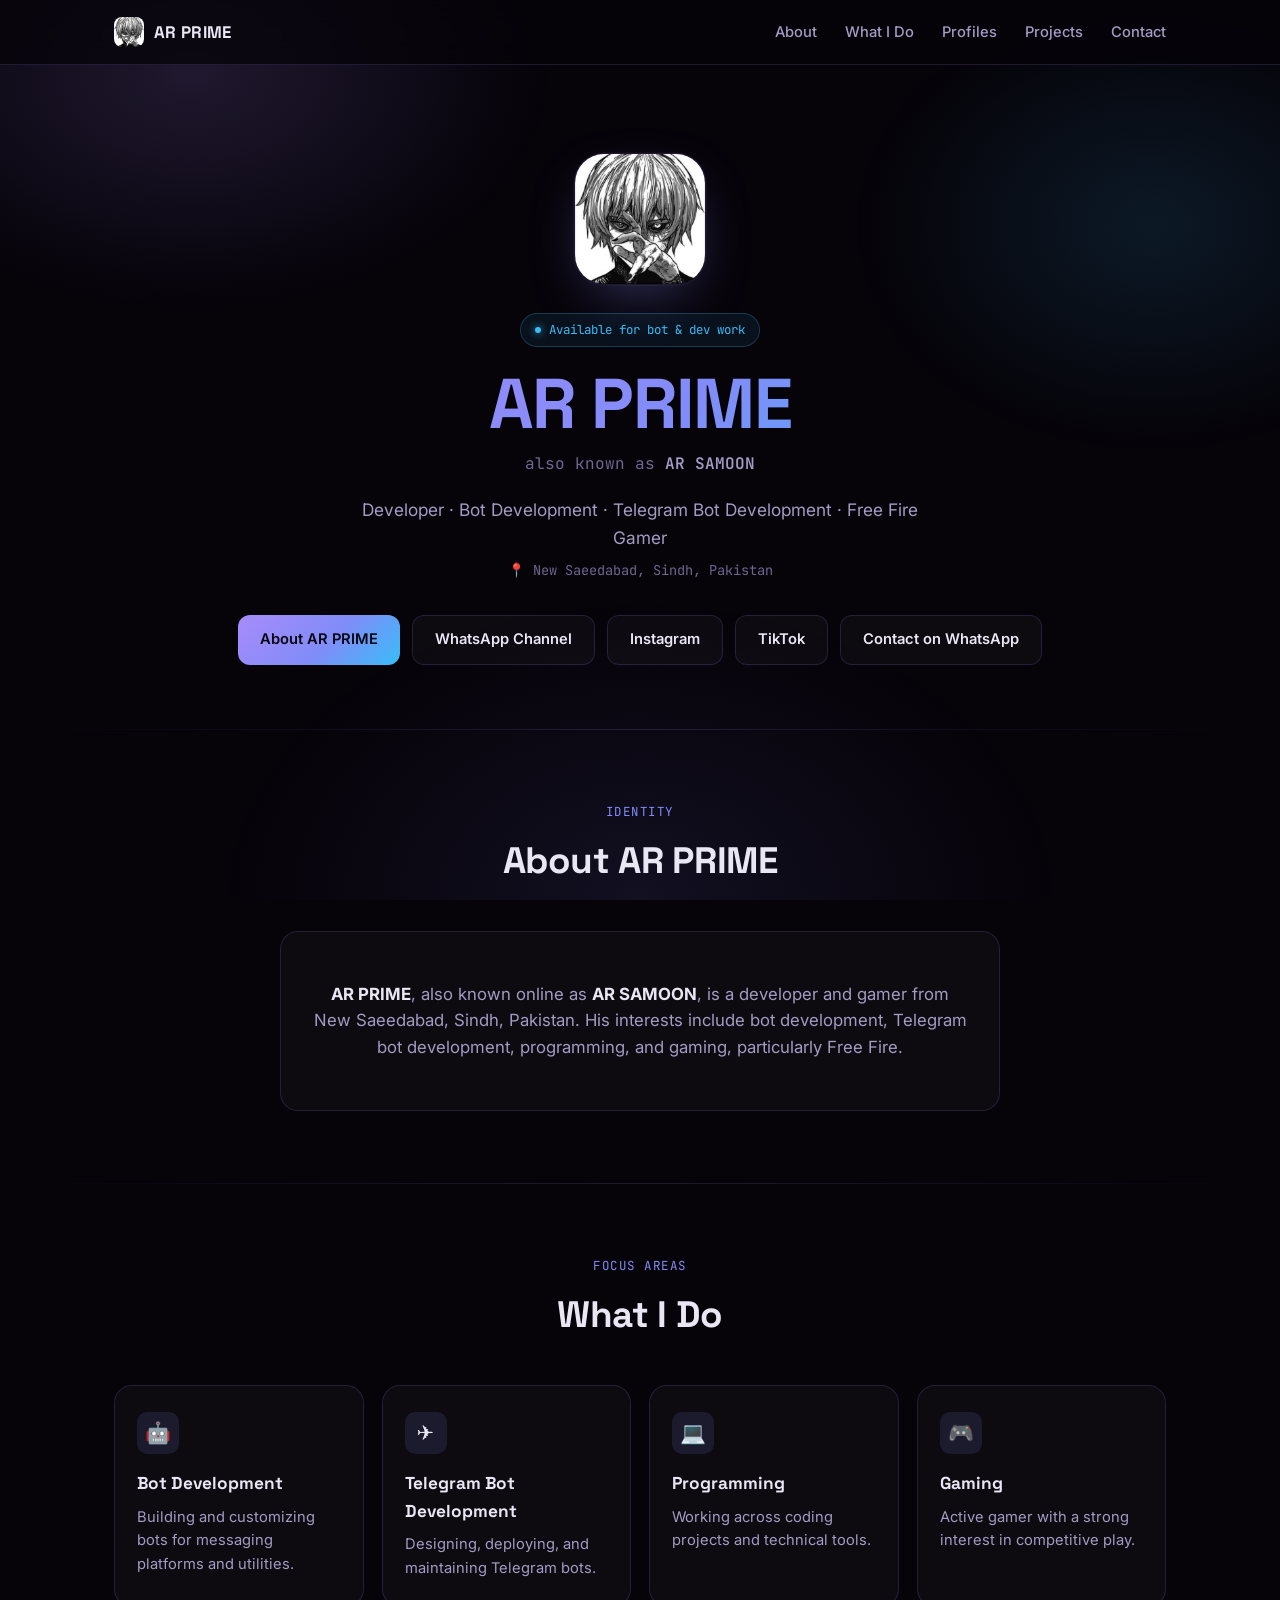
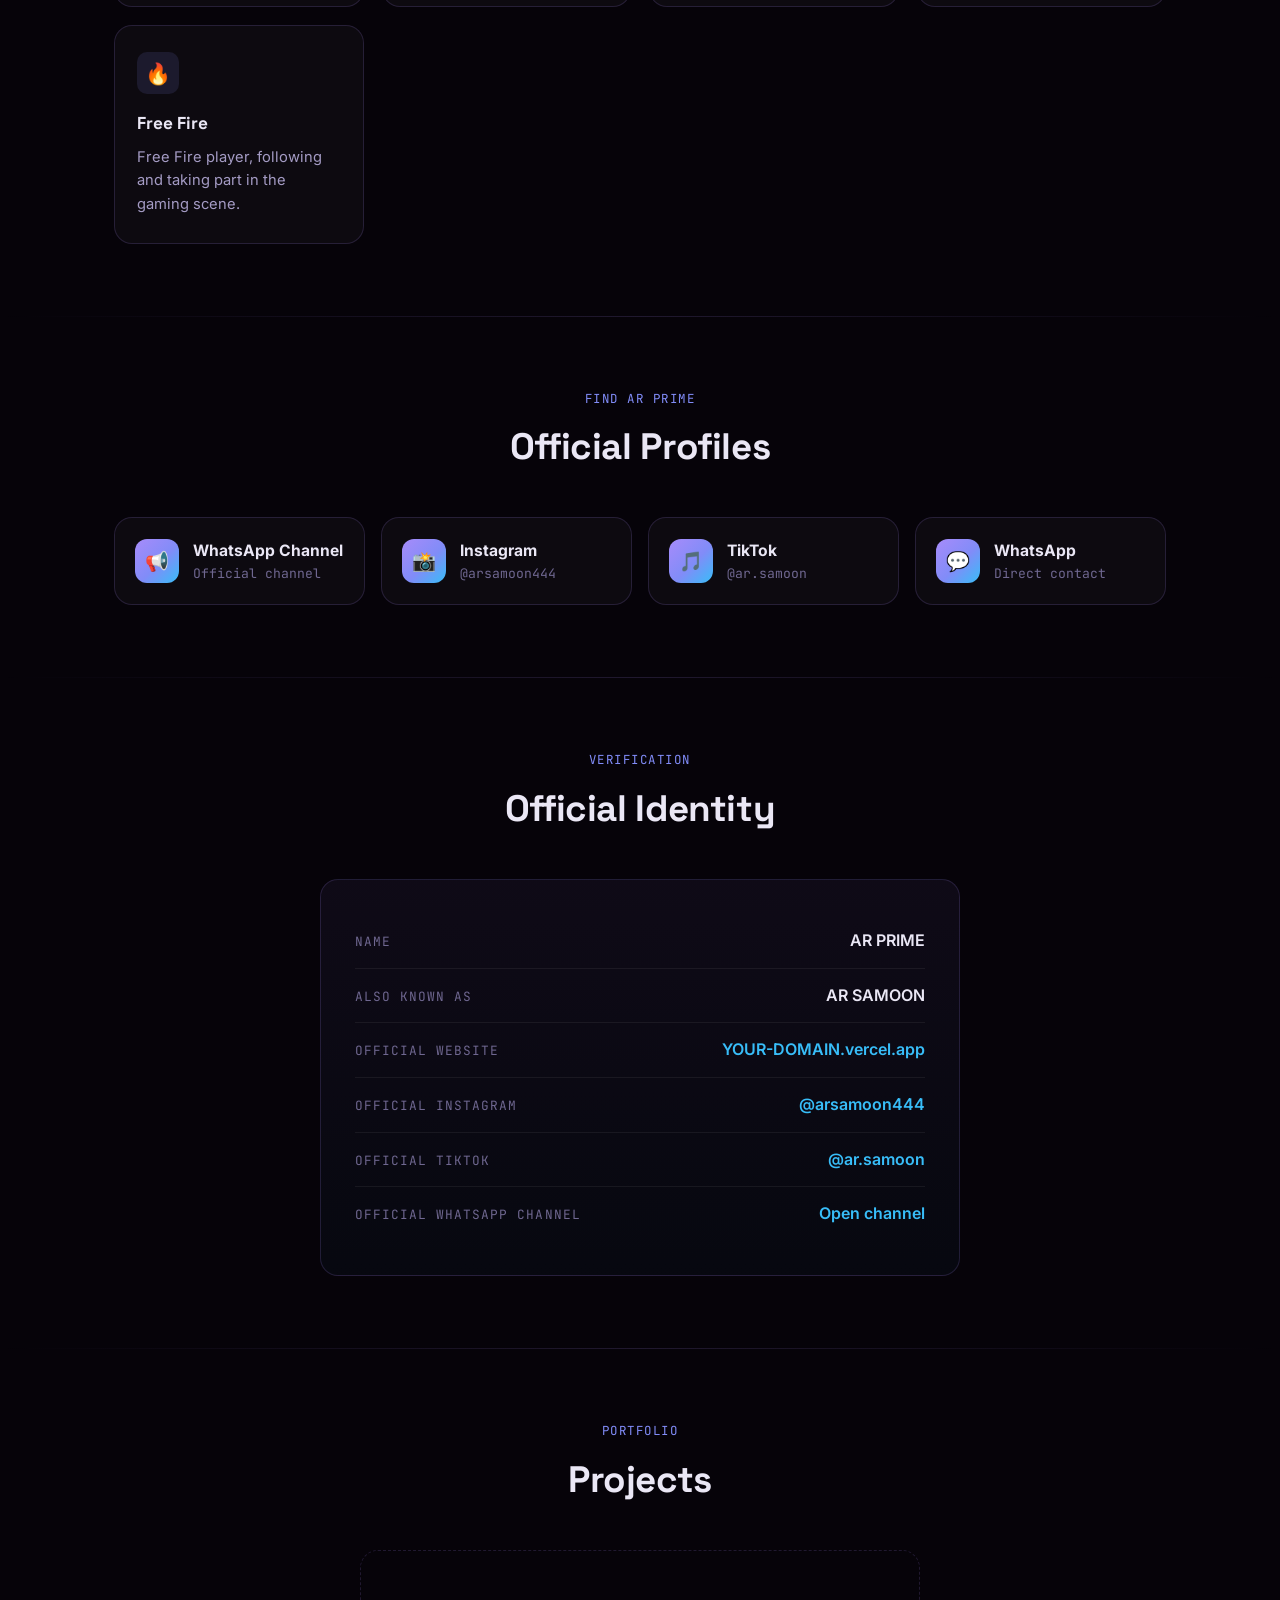
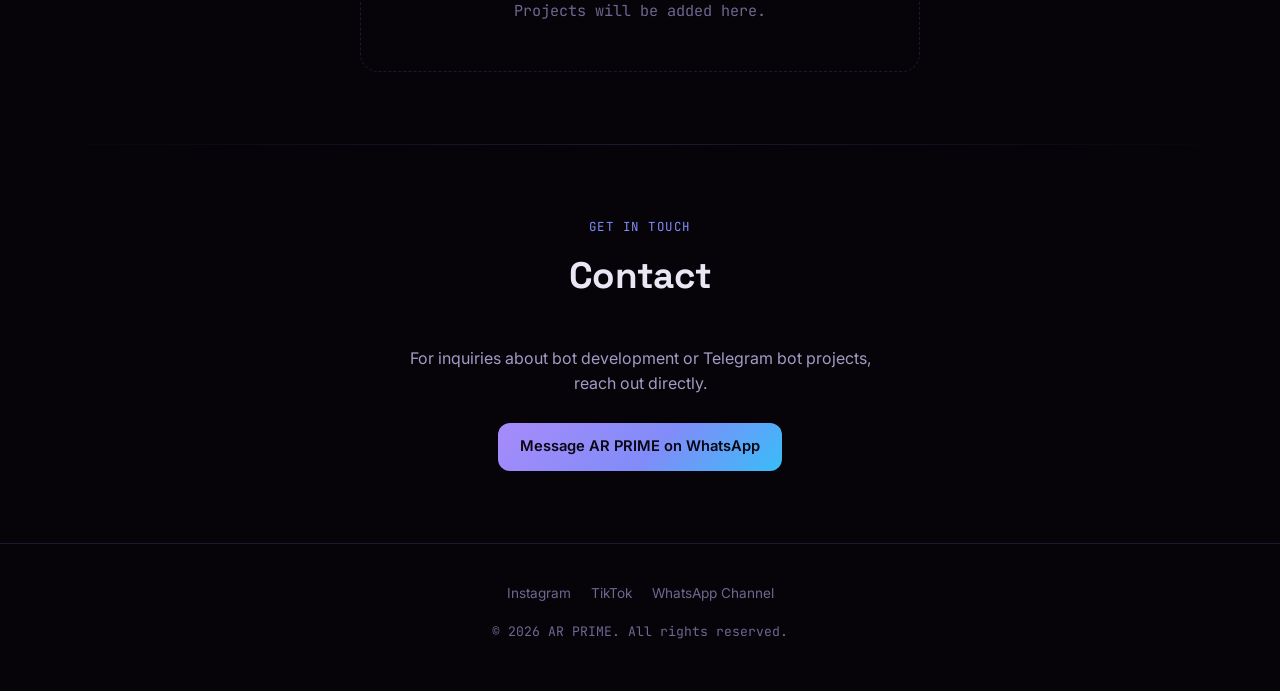
==== index.html @ 93070cc2 "Initial commit: AR-PRIME Official Website files" ====
<!DOCTYPE html>
<html lang="en">
<head>
<meta charset="UTF-8">
<meta name="viewport" content="width=device-width, initial-scale=1.0">
<title>AR PRIME — Official Website</title>
<meta name="description" content="Official website and online profile of AR PRIME, also known as AR SAMOON, a developer and gamer from New Saeedabad, Sindh, Pakistan.">

<!-- ===== CONFIG NOTE =====
     SITE_URL below is a placeholder. After deploying to Vercel, replace
     every instance of https://YOUR-DOMAIN.vercel.app in THIS file,
     robots.txt, and sitemap.xml with your real deployed URL. -->

<link rel="canonical" href="https://YOUR-DOMAIN.vercel.app/">

<!-- Favicon -->
<link rel="icon" type="image/svg+xml" href="/favicon.svg">
<link rel="manifest" href="/site.webmanifest">
<meta name="theme-color" content="#060309">

<!-- Open Graph -->
<meta property="og:type" content="profile">
<meta property="og:title" content="AR PRIME — Official Website">
<meta property="og:description" content="Official website and online profile of AR PRIME, also known as AR SAMOON, a developer and gamer from New Saeedabad, Sindh, Pakistan.">
<meta property="og:url" content="https://YOUR-DOMAIN.vercel.app/">
<meta property="og:image" content="https://YOUR-DOMAIN.vercel.app/assets/profile.jpg">
<meta property="og:site_name" content="AR PRIME">

<!-- Twitter / X Card -->
<meta name="twitter:card" content="summary">
<meta name="twitter:title" content="AR PRIME — Official Website">
<meta name="twitter:description" content="Official website and online profile of AR PRIME, also known as AR SAMOON, a developer and gamer from New Saeedabad, Sindh, Pakistan.">
<meta name="twitter:image" content="https://YOUR-DOMAIN.vercel.app/assets/profile.jpg">

<link rel="preconnect" href="https://fonts.googleapis.com">
<link rel="preconnect" href="https://fonts.gstatic.com" crossorigin>
<link href="https://fonts.googleapis.com/css2?family=Space+Grotesk:wght@500;700&family=Inter:wght@400;500;600&family=JetBrains+Mono:wght@400;500&display=swap" rel="stylesheet">

<link rel="stylesheet" href="/assets/style.css">

<!-- ===== JSON-LD structured data ===== -->
<script type="application/ld+json">
{
  "@context": "https://schema.org",
  "@graph": [
    {
      "@type": "WebSite",
      "@id": "https://YOUR-DOMAIN.vercel.app/#website",
      "url": "https://YOUR-DOMAIN.vercel.app/",
      "name": "AR PRIME",
      "alternateName": "ARPRIME",
      "publisher": { "@id": "https://YOUR-DOMAIN.vercel.app/#person" }
    },
    {
      "@type": "ProfilePage",
      "@id": "https://YOUR-DOMAIN.vercel.app/#profilepage",
      "url": "https://YOUR-DOMAIN.vercel.app/",
      "name": "AR PRIME — Official Website",
      "isPartOf": { "@id": "https://YOUR-DOMAIN.vercel.app/#website" },
      "mainEntity": { "@id": "https://YOUR-DOMAIN.vercel.app/#person" }
    },
    {
      "@type": "Person",
      "@id": "https://YOUR-DOMAIN.vercel.app/#person",
      "name": "AR PRIME",
      "alternateName": "AR SAMOON",
      "url": "https://YOUR-DOMAIN.vercel.app/",
      "image": "https://YOUR-DOMAIN.vercel.app/assets/profile.jpg",
      "description": "AR PRIME, also known online as AR SAMOON, is a developer and gamer from New Saeedabad, Sindh, Pakistan. His interests include bot development, Telegram bot development, programming, and gaming, particularly Free Fire.",
      "jobTitle": "Developer",
      "address": {
        "@type": "PostalAddress",
        "addressLocality": "New Saeedabad",
        "addressRegion": "Sindh",
        "addressCountry": "Pakistan"
      },
      "sameAs": [
        "https://instagram.com/arsamoon444",
        "https://tiktok.com/@ar.samoon",
        "https://whatsapp.com/channel/0029VbC7duP7IUYR6LBBy818"
      ]
    }
  ]
}
</script>
</head>
<body>

<a href="#main" class="skip-link">Skip to content</a>

<nav class="site-nav" aria-label="Primary">
  <div class="wrap">
    <a href="#top" class="brand">
      <img src="/assets/profile.jpg" alt="" width="30" height="30">
      AR PRIME
    </a>
    <ul class="nav-links">
      <li><a href="#about">About</a></li>
      <li><a href="#what-i-do">What I Do</a></li>
      <li><a href="#profiles">Profiles</a></li>
      <li><a href="#projects">Projects</a></li>
      <li><a href="#contact">Contact</a></li>
    </ul>
  </div>
</nav>

<main id="main">

  <!-- HERO -->
  <header class="hero" id="top">
    <div class="wrap">
      <img class="hero-avatar" src="/assets/profile.jpg" alt="AR PRIME profile" width="132" height="132">
      <div class="eyebrow"><span class="dot"></span> Available for bot &amp; dev work</div>
      <h1 class="headline">AR PRIME</h1>
      <p class="aka">also known as <strong>AR SAMOON</strong></p>
      <p class="subtitle">Developer &middot; Bot Development &middot; Telegram Bot Development &middot; Free Fire Gamer</p>
      <p class="location-line">📍 New Saeedabad, Sindh, Pakistan</p>
      <div class="btn-row">
        <a class="btn btn-primary" href="#about">About AR PRIME</a>
        <a class="btn" href="https://whatsapp.com/channel/0029VbC7duP7IUYR6LBBy818" target="_blank" rel="noopener noreferrer">WhatsApp Channel</a>
        <a class="btn" href="https://instagram.com/arsamoon444" target="_blank" rel="noopener noreferrer">Instagram</a>
        <a class="btn" href="https://tiktok.com/@ar.samoon" target="_blank" rel="noopener noreferrer">TikTok</a>
        <a class="btn" href="https://wa.me/923138702477" target="_blank" rel="noopener noreferrer">Contact on WhatsApp</a>
      </div>
    </div>
  </header>

  <hr class="section-divider">

  <!-- ABOUT -->
  <section id="about">
    <div class="wrap">
      <div class="section-head">
        <p class="section-tag">Identity</p>
        <h2>About AR PRIME</h2>
      </div>
      <!-- EDIT THIS BIOGRAPHY FREELY -->
      <div class="about-card">
        <p><strong>AR PRIME</strong>, also known online as <strong>AR SAMOON</strong>, is a developer and gamer from New Saeedabad, Sindh, Pakistan. His interests include bot development, Telegram bot development, programming, and gaming, particularly Free Fire.</p>
      </div>
    </div>
  </section>

  <hr class="section-divider">

  <!-- WHAT I DO -->
  <section id="what-i-do">
    <div class="wrap">
      <div class="section-head">
        <p class="section-tag">Focus areas</p>
        <h2>What I Do</h2>
      </div>
      <div class="grid">
        <div class="card">
          <div class="card-icon">🤖</div>
          <h3>Bot Development</h3>
          <p>Building and customizing bots for messaging platforms and utilities.</p>
        </div>
        <div class="card">
          <div class="card-icon">✈️</div>
          <h3>Telegram Bot Development</h3>
          <p>Designing, deploying, and maintaining Telegram bots.</p>
        </div>
        <div class="card">
          <div class="card-icon">💻</div>
          <h3>Programming</h3>
          <p>Working across coding projects and technical tools.</p>
        </div>
        <div class="card">
          <div class="card-icon">🎮</div>
          <h3>Gaming</h3>
          <p>Active gamer with a strong interest in competitive play.</p>
        </div>
        <div class="card">
          <div class="card-icon">🔥</div>
          <h3>Free Fire</h3>
          <p>Free Fire player, following and taking part in the gaming scene.</p>
        </div>
      </div>
    </div>
  </section>

  <hr class="section-divider">

  <!-- OFFICIAL PROFILES -->
  <section id="profiles">
    <div class="wrap">
      <div class="section-head">
        <p class="section-tag">Find AR PRIME</p>
        <h2>Official Profiles</h2>
      </div>
      <div class="profile-grid">
        <a class="profile-link" href="https://whatsapp.com/channel/0029VbC7duP7IUYR6LBBy818" target="_blank" rel="noopener noreferrer">
          <div class="profile-icon">📢</div>
          <div class="profile-text">
            <strong>WhatsApp Channel</strong>
            <span>Official channel</span>
          </div>
        </a>
        <a class="profile-link" href="https://instagram.com/arsamoon444" target="_blank" rel="noopener noreferrer">
          <div class="profile-icon">📸</div>
          <div class="profile-text">
            <strong>Instagram</strong>
            <span>@arsamoon444</span>
          </div>
        </a>
        <a class="profile-link" href="https://tiktok.com/@ar.samoon" target="_blank" rel="noopener noreferrer">
          <div class="profile-icon">🎵</div>
          <div class="profile-text">
            <strong>TikTok</strong>
            <span>@ar.samoon</span>
          </div>
        </a>
        <a class="profile-link" href="https://wa.me/923138702477" target="_blank" rel="noopener noreferrer">
          <div class="profile-icon">💬</div>
          <div class="profile-text">
            <strong>WhatsApp</strong>
            <span>Direct contact</span>
          </div>
        </a>
      </div>
    </div>
  </section>

  <hr class="section-divider">

  <!-- OFFICIAL IDENTITY -->
  <section id="identity">
    <div class="wrap">
      <div class="section-head">
        <p class="section-tag">Verification</p>
        <h2>Official Identity</h2>
      </div>
      <div class="identity-card">
        <div class="identity-row">
          <span class="identity-label">Name</span>
          <span class="identity-value">AR PRIME</span>
        </div>
        <div class="identity-row">
          <span class="identity-label">Also known as</span>
          <span class="identity-value">AR SAMOON</span>
        </div>
        <div class="identity-row">
          <span class="identity-label">Official website</span>
          <span class="identity-value"><a href="https://YOUR-DOMAIN.vercel.app/">YOUR-DOMAIN.vercel.app</a></span>
        </div>
        <div class="identity-row">
          <span class="identity-label">Official Instagram</span>
          <span class="identity-value"><a href="https://instagram.com/arsamoon444" target="_blank" rel="noopener noreferrer">@arsamoon444</a></span>
        </div>
        <div class="identity-row">
          <span class="identity-label">Official TikTok</span>
          <span class="identity-value"><a href="https://tiktok.com/@ar.samoon" target="_blank" rel="noopener noreferrer">@ar.samoon</a></span>
        </div>
        <div class="identity-row">
          <span class="identity-label">Official WhatsApp Channel</span>
          <span class="identity-value"><a href="https://whatsapp.com/channel/0029VbC7duP7IUYR6LBBy818" target="_blank" rel="noopener noreferrer">Open channel</a></span>
        </div>
      </div>
    </div>
  </section>

  <hr class="section-divider">

  <!-- PROJECTS -->
  <section id="projects">
    <div class="wrap">
      <div class="section-head">
        <p class="section-tag">Portfolio</p>
        <h2>Projects</h2>
      </div>
      <!-- EDIT: replace this placeholder box with real project cards when ready -->
      <div class="placeholder-box">
        Projects will be added here.
      </div>
    </div>
  </section>

  <hr class="section-divider">

  <!-- CONTACT -->
  <section id="contact">
    <div class="wrap">
      <div class="section-head">
        <p class="section-tag">Get in touch</p>
        <h2>Contact</h2>
      </div>
      <div class="contact-box">
        <p>For inquiries about bot development or Telegram bot projects, reach out directly.</p>
        <a class="btn btn-primary" href="https://wa.me/923138702477" target="_blank" rel="noopener noreferrer">Message AR PRIME on WhatsApp</a>
      </div>
    </div>
  </section>

</main>

<footer>
  <div class="wrap">
    <ul class="footer-links">
      <li><a href="https://instagram.com/arsamoon444" target="_blank" rel="noopener noreferrer">Instagram</a></li>
      <li><a href="https://tiktok.com/@ar.samoon" target="_blank" rel="noopener noreferrer">TikTok</a></li>
      <li><a href="https://whatsapp.com/channel/0029VbC7duP7IUYR6LBBy818" target="_blank" rel="noopener noreferrer">WhatsApp Channel</a></li>
    </ul>
    <p class="copyright">&copy; 2026 AR PRIME. All rights reserved.</p>
  </div>
</footer>

</body>
</html>
---- assets/style.css ----
/* AR PRIME — stylesheet */

:root {
  --bg: #060309;
  --bg-elevated: #0d0817;
  --panel: rgba(255, 255, 255, 0.03);
  --panel-border: rgba(167, 139, 250, 0.16);
  --text: #eae7f5;
  --text-dim: #a49bc4;
  --text-faint: #6f6790;
  --violet: #a78bfa;
  --indigo: #818cf8;
  --sky: #38bdf8;
  --grad: linear-gradient(135deg, var(--violet), var(--indigo) 55%, var(--sky));
  --radius: 18px;
  --maxw: 1100px;
  --font-display: "Space Grotesk", "Segoe UI", system-ui, sans-serif;
  --font-body: "Inter", "Segoe UI", system-ui, sans-serif;
  --font-mono: "JetBrains Mono", ui-monospace, "SFMono-Regular", Menlo, monospace;
}

* { box-sizing: border-box; }
html { scroll-behavior: smooth; }

@media (prefers-reduced-motion: reduce) {
  html { scroll-behavior: auto; }
  * { animation-duration: 0.001ms !important; animation-iteration-count: 1 !important; transition-duration: 0.001ms !important; }
}

body {
  margin: 0;
  background: var(--bg);
  color: var(--text);
  font-family: var(--font-body);
  line-height: 1.6;
  -webkit-font-smoothing: antialiased;
}

body::before {
  content: "";
  position: fixed;
  inset: 0;
  z-index: -1;
  background:
    radial-gradient(600px 400px at 15% 8%, rgba(167, 139, 250, 0.16), transparent 60%),
    radial-gradient(500px 380px at 90% 25%, rgba(56, 189, 248, 0.12), transparent 60%),
    radial-gradient(700px 500px at 50% 100%, rgba(129, 140, 248, 0.10), transparent 60%);
}

a { color: inherit; }
img { max-width: 100%; display: block; }

.skip-link {
  position: absolute;
  left: -999px;
  top: 0;
  background: var(--sky);
  color: #04121b;
  padding: 10px 16px;
  border-radius: 8px;
  z-index: 100;
  font-weight: 600;
}
.skip-link:focus {
  left: 16px;
  top: 16px;
}

:focus-visible {
  outline: 2px solid var(--sky);
  outline-offset: 3px;
  border-radius: 4px;
}

.wrap {
  max-width: var(--maxw);
  margin: 0 auto;
  padding: 0 24px;
}

/* Nav */
.site-nav {
  position: sticky;
  top: 0;
  z-index: 50;
  backdrop-filter: blur(14px);
  background: rgba(6, 3, 9, 0.72);
  border-bottom: 1px solid var(--panel-border);
}
.site-nav .wrap {
  display: flex;
  align-items: center;
  justify-content: space-between;
  height: 64px;
}
.brand {
  display: flex;
  align-items: center;
  gap: 10px;
  font-family: var(--font-display);
  font-weight: 700;
  font-size: 1.05rem;
  text-decoration: none;
  letter-spacing: 0.02em;
}
.brand img { width: 30px; height: 30px; border-radius: 8px; }
.nav-links { display: flex; gap: 28px; list-style: none; margin: 0; padding: 0; }
.nav-links a {
  text-decoration: none;
  color: var(--text-dim);
  font-size: 0.92rem;
  font-weight: 500;
  transition: color 0.2s ease;
}
.nav-links a:hover { color: var(--text); }
@media (max-width: 640px) {
  .nav-links { display: none; }
}

/* Hero */
.hero {
  padding: 88px 0 64px;
  text-align: center;
}
.hero-avatar {
  width: 132px;
  height: 132px;
  border-radius: 30px;
  margin: 0 auto 28px;
  border: 1px solid var(--panel-border);
  box-shadow: 0 0 0 1px rgba(255,255,255,0.03), 0 20px 60px -20px rgba(129, 140, 248, 0.45);
}
.eyebrow {
  display: inline-flex;
  align-items: center;
  gap: 8px;
  font-family: var(--font-mono);
  font-size: 0.78rem;
  color: var(--sky);
  background: rgba(56, 189, 248, 0.08);
  border: 1px solid rgba(56, 189, 248, 0.25);
  padding: 6px 14px;
  border-radius: 999px;
  margin-bottom: 22px;
}
.eyebrow .dot {
  width: 6px; height: 6px; border-radius: 50%;
  background: var(--sky);
  box-shadow: 0 0 8px var(--sky);
}
h1.headline {
  font-family: var(--font-display);
  font-size: clamp(2.6rem, 7vw, 4.4rem);
  line-height: 1.02;
  margin: 0 0 10px;
  font-weight: 700;
  letter-spacing: -0.02em;
  background: var(--grad);
  -webkit-background-clip: text;
  background-clip: text;
  color: transparent;
}
.aka {
  font-family: var(--font-mono);
  color: var(--text-faint);
  font-size: 1rem;
  margin: 0 0 20px;
}
.aka strong { color: var(--text-dim); font-weight: 600; }
.subtitle {
  max-width: 560px;
  margin: 0 auto 8px;
  color: var(--text-dim);
  font-size: 1.08rem;
}
.location-line {
  font-family: var(--font-mono);
  font-size: 0.85rem;
  color: var(--text-faint);
  margin: 0 0 34px;
}

.btn-row {
  display: flex;
  flex-wrap: wrap;
  gap: 12px;
  justify-content: center;
}
.btn {
  display: inline-flex;
  align-items: center;
  gap: 8px;
  padding: 12px 22px;
  border-radius: 12px;
  text-decoration: none;
  font-weight: 600;
  font-size: 0.92rem;
  border: 1px solid var(--panel-border);
  color: var(--text);
  background: var(--panel);
  transition: transform 0.18s ease, border-color 0.18s ease, background 0.18s ease;
}
.btn:hover { transform: translateY(-2px); border-color: rgba(167,139,250,0.5); background: rgba(167,139,250,0.08); }
.btn-primary {
  background: var(--grad);
  color: #0a0612;
  border: none;
}
.btn-primary:hover { transform: translateY(-2px); filter: brightness(1.08); background: var(--grad); }

/* Section framing */
section { padding: 72px 0; }
.section-head { margin-bottom: 40px; text-align: center; }
.section-tag {
  font-family: var(--font-mono);
  font-size: 0.78rem;
  color: var(--indigo);
  text-transform: uppercase;
  letter-spacing: 0.12em;
  margin: 0 0 10px;
}
h2 {
  font-family: var(--font-display);
  font-size: clamp(1.7rem, 4vw, 2.3rem);
  margin: 0;
  font-weight: 700;
  letter-spacing: -0.01em;
}
.section-divider {
  border: none;
  height: 1px;
  background: linear-gradient(90deg, transparent, var(--panel-border), transparent);
  margin: 0;
}

/* About */
.about-card {
  max-width: 720px;
  margin: 0 auto;
  padding: 32px;
  border-radius: var(--radius);
  background: var(--panel);
  border: 1px solid var(--panel-border);
  font-size: 1.05rem;
  color: var(--text-dim);
  text-align: center;
}
.about-card strong { color: var(--text); }

/* Cards grid */
.grid {
  display: grid;
  grid-template-columns: repeat(auto-fit, minmax(210px, 1fr));
  gap: 18px;
}
.card {
  padding: 26px 22px;
  border-radius: var(--radius);
  background: var(--panel);
  border: 1px solid var(--panel-border);
  transition: transform 0.2s ease, border-color 0.2s ease;
}
.card:hover { transform: translateY(-4px); border-color: rgba(167,139,250,0.4); }
.card-icon {
  width: 42px; height: 42px;
  border-radius: 10px;
  display: flex; align-items: center; justify-content: center;
  background: rgba(129,140,248,0.12);
  margin-bottom: 16px;
  font-size: 1.3rem;
}
.card h3 {
  font-family: var(--font-display);
  font-size: 1.08rem;
  margin: 0 0 8px;
}
.card p { margin: 0; color: var(--text-dim); font-size: 0.92rem; }

/* Profiles / socials */
.profile-grid {
  display: grid;
  grid-template-columns: repeat(auto-fit, minmax(240px, 1fr));
  gap: 16px;
}
.profile-link {
  display: flex;
  align-items: center;
  gap: 14px;
  padding: 20px;
  border-radius: var(--radius);
  background: var(--panel);
  border: 1px solid var(--panel-border);
  text-decoration: none;
  transition: transform 0.2s ease, border-color 0.2s ease, background 0.2s ease;
}
.profile-link:hover { transform: translateY(-3px); border-color: rgba(56,189,248,0.4); background: rgba(56,189,248,0.06); }
.profile-icon {
  width: 44px; height: 44px;
  border-radius: 12px;
  background: var(--grad);
  display: flex; align-items: center; justify-content: center;
  font-size: 1.2rem;
  flex-shrink: 0;
}
.profile-text strong { display: block; font-size: 0.98rem; }
.profile-text span { display: block; font-size: 0.82rem; color: var(--text-faint); font-family: var(--font-mono); }

/* Identity section */
.identity-card {
  max-width: 640px;
  margin: 0 auto;
  padding: 34px;
  border-radius: var(--radius);
  background: linear-gradient(180deg, rgba(167,139,250,0.06), rgba(56,189,248,0.03));
  border: 1px solid var(--panel-border);
}
.identity-row {
  display: flex;
  justify-content: space-between;
  align-items: baseline;
  padding: 14px 0;
  border-bottom: 1px solid rgba(255,255,255,0.06);
  gap: 12px;
  flex-wrap: wrap;
}
.identity-row:last-child { border-bottom: none; }
.identity-label {
  font-family: var(--font-mono);
  font-size: 0.8rem;
  color: var(--text-faint);
  text-transform: uppercase;
  letter-spacing: 0.08em;
}
.identity-value { font-weight: 600; text-align: right; }
.identity-value a { color: var(--sky); text-decoration: none; }
.identity-value a:hover { text-decoration: underline; }

/* Projects placeholder */
.placeholder-box {
  max-width: 560px;
  margin: 0 auto;
  padding: 48px 28px;
  text-align: center;
  border-radius: var(--radius);
  border: 1px dashed var(--panel-border);
  color: var(--text-faint);
  font-family: var(--font-mono);
  font-size: 0.95rem;
}

/* Contact */
.contact-box {
  max-width: 480px;
  margin: 0 auto;
  text-align: center;
}
.contact-box p { color: var(--text-dim); margin-bottom: 26px; }

/* Footer */
footer {
  border-top: 1px solid var(--panel-border);
  padding: 36px 0;
  text-align: center;
}
.footer-links {
  display: flex;
  gap: 20px;
  justify-content: center;
  list-style: none;
  padding: 0;
  margin: 0 0 16px;
  flex-wrap: wrap;
}
.footer-links a {
  text-decoration: none;
  color: var(--text-faint);
  font-size: 0.85rem;
}
.footer-links a:hover { color: var(--text-dim); }
.copyright { color: var(--text-faint); font-size: 0.82rem; font-family: var(--font-mono); }
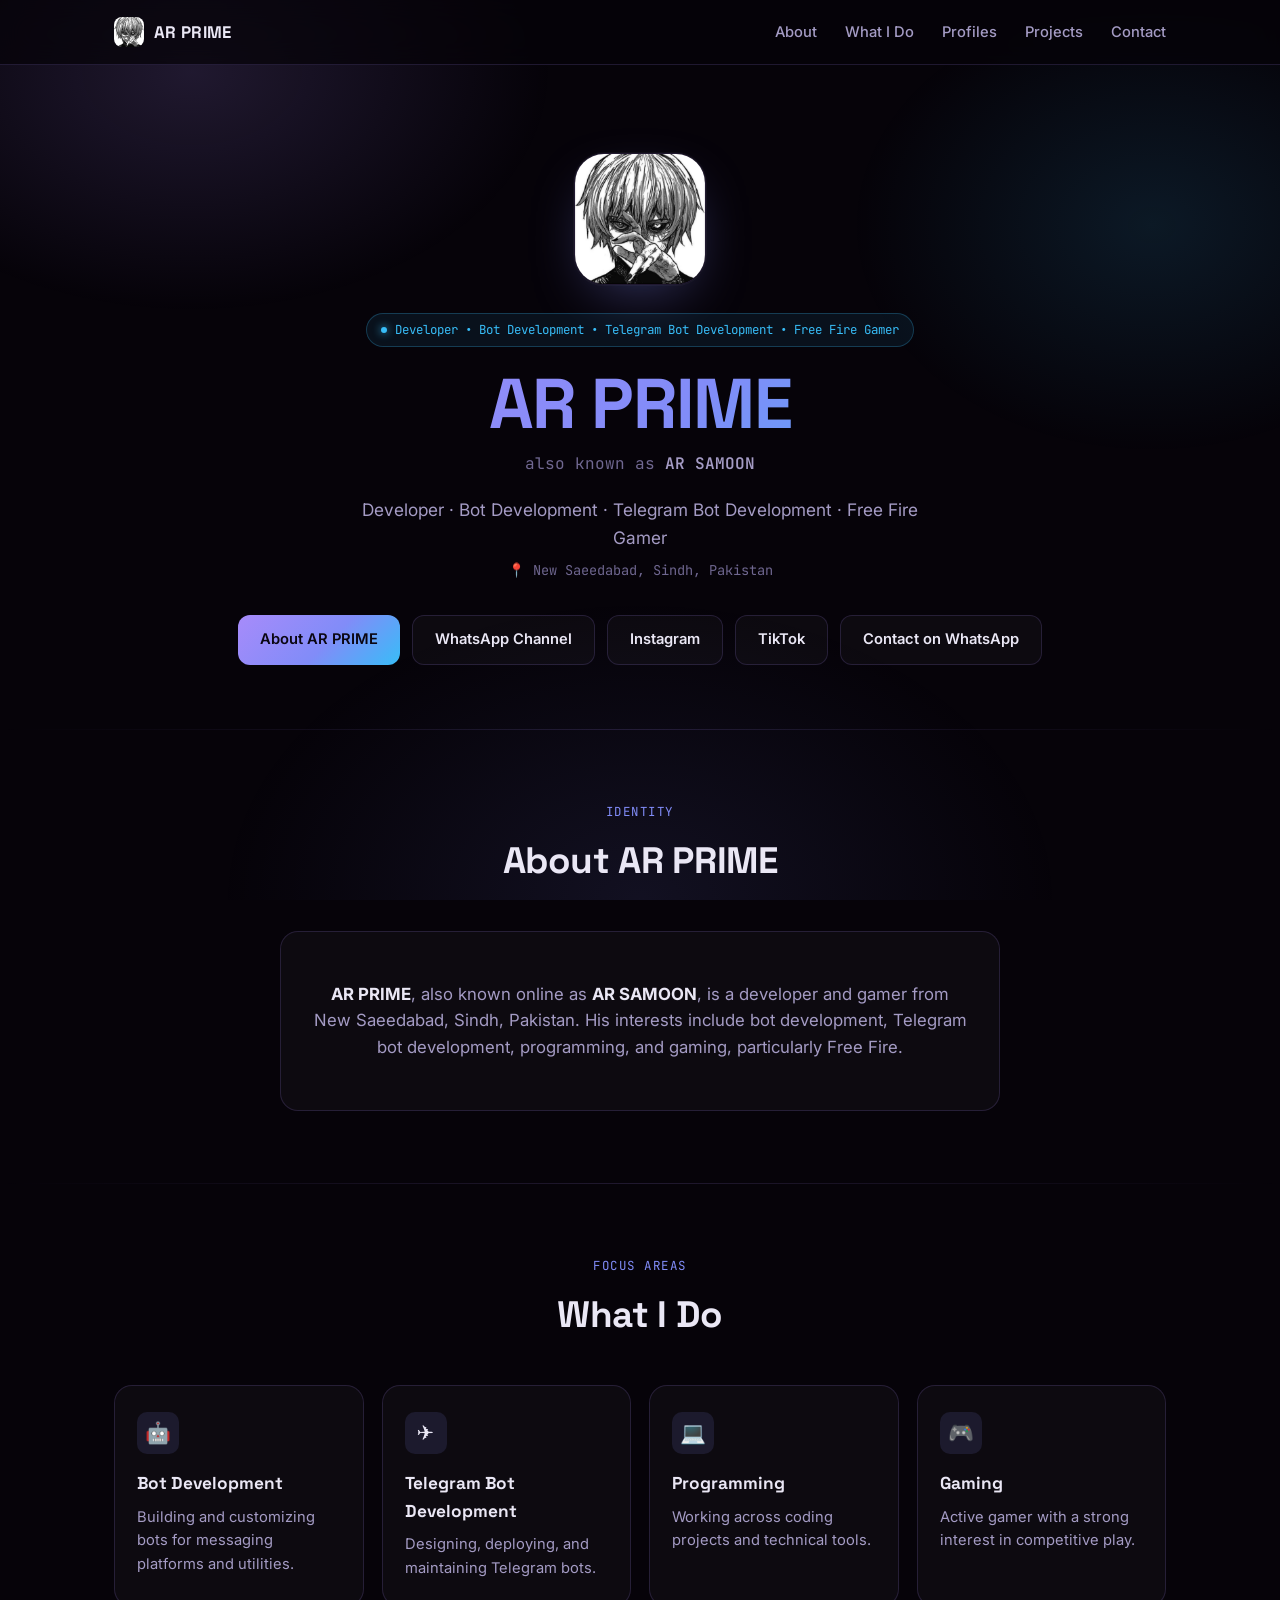
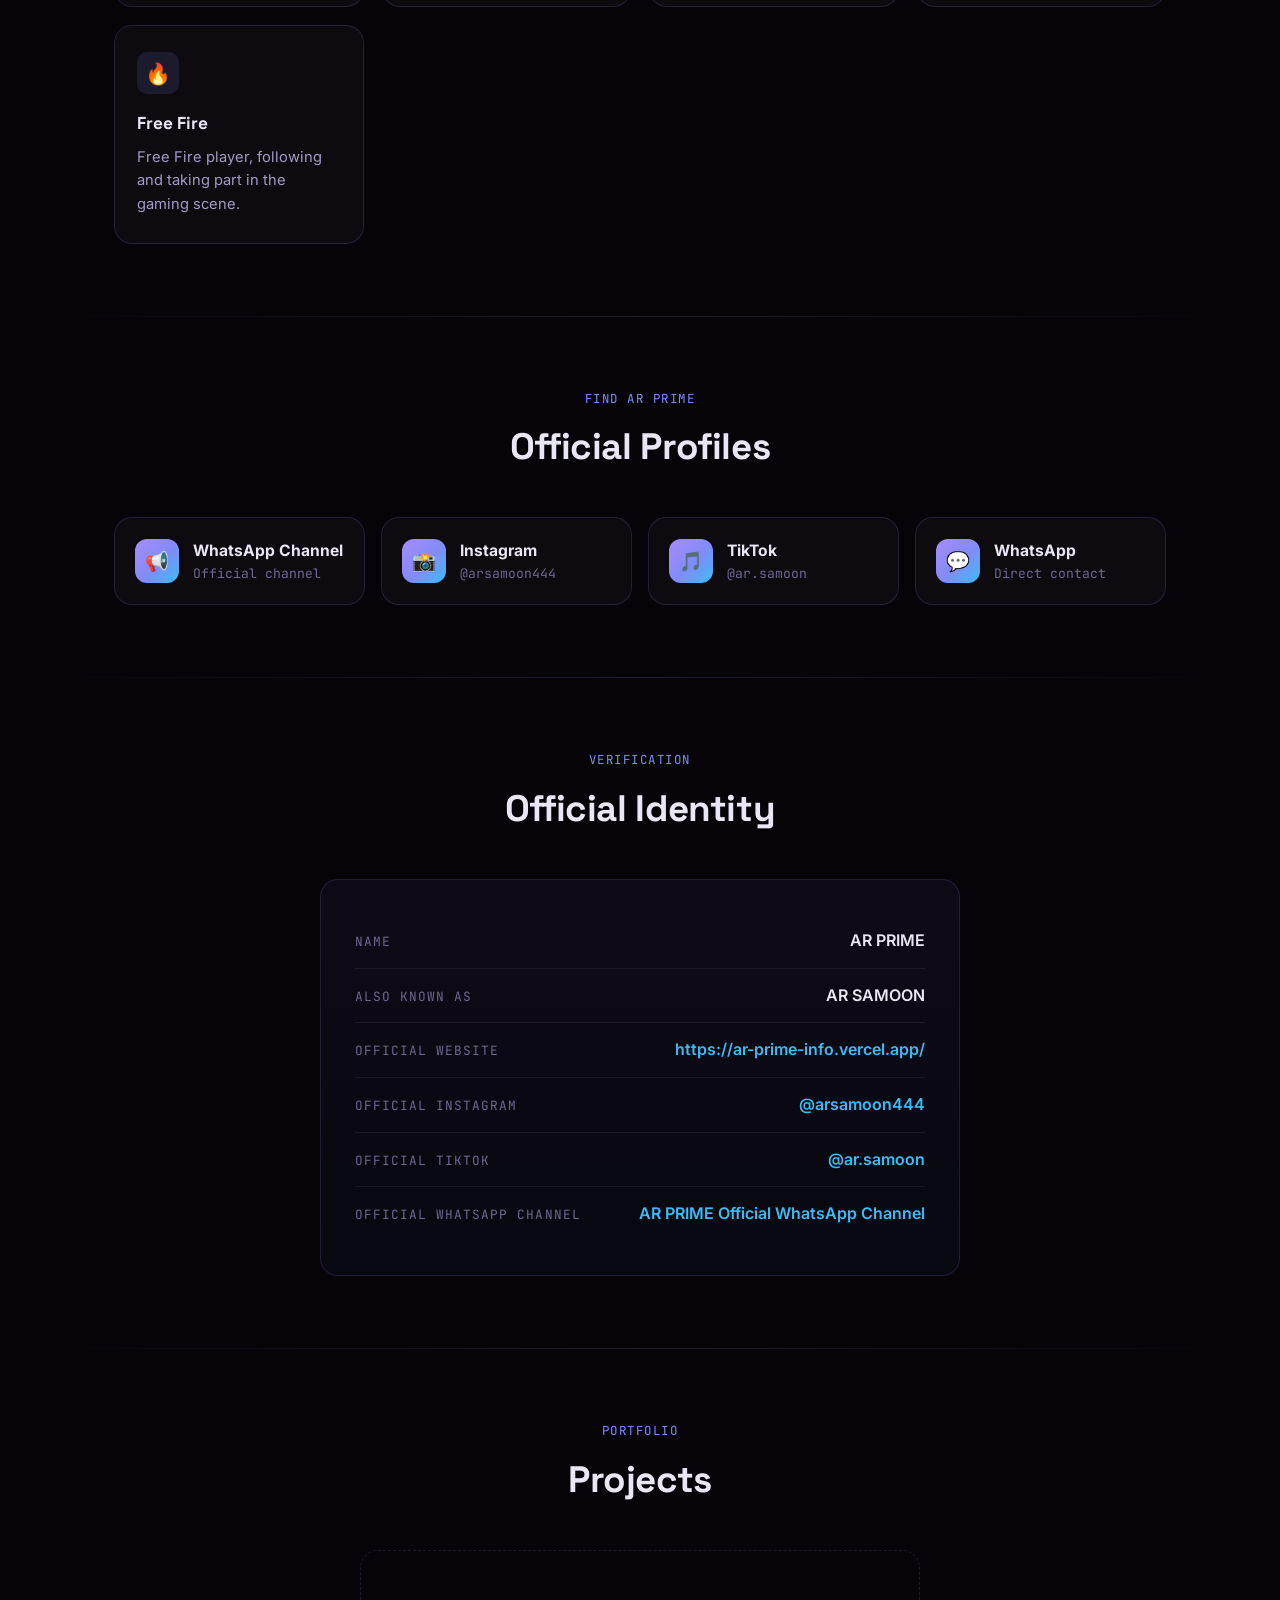
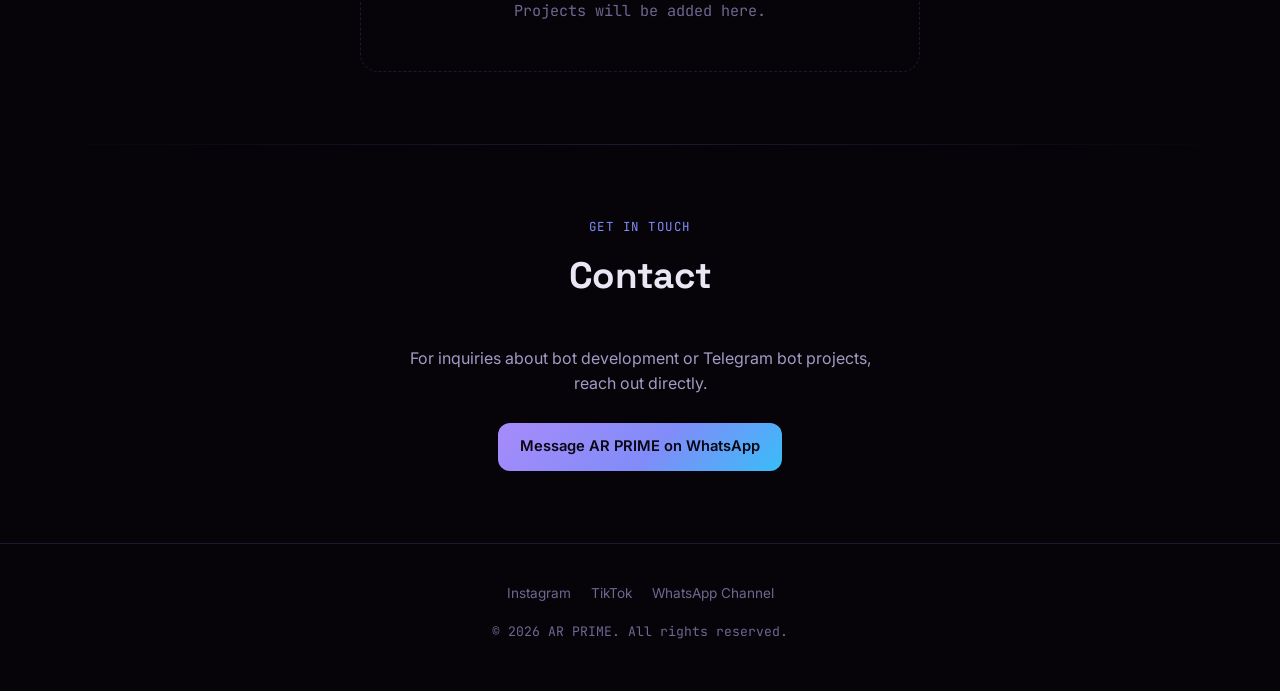
==== commit d3eba5ff: "Update branding, SEO, social links, and identity information" ====
--- a/index.html
+++ b/index.html
@@ -8,10 +8,10 @@
 
 <!-- ===== CONFIG NOTE =====
      SITE_URL below is a placeholder. After deploying to Vercel, replace
-     every instance of https://YOUR-DOMAIN.vercel.app in THIS file,
+     every instance of https://ar-prime-info.vercel.app in THIS file,
      robots.txt, and sitemap.xml with your real deployed URL. -->
 
-<link rel="canonical" href="https://YOUR-DOMAIN.vercel.app/">
+<link rel="canonical" href="https://ar-prime-info.vercel.app/">
 
 <!-- Favicon -->
 <link rel="icon" type="image/svg+xml" href="/favicon.svg">
@@ -22,15 +22,15 @@
 <meta property="og:type" content="profile">
 <meta property="og:title" content="AR PRIME — Official Website">
 <meta property="og:description" content="Official website and online profile of AR PRIME, also known as AR SAMOON, a developer and gamer from New Saeedabad, Sindh, Pakistan.">
-<meta property="og:url" content="https://YOUR-DOMAIN.vercel.app/">
-<meta property="og:image" content="https://YOUR-DOMAIN.vercel.app/assets/profile.jpg">
+<meta property="og:url" content="https://ar-prime-info.vercel.app/">
+<meta property="og:image" content="https://ar-prime-info.vercel.app/assets/profile.jpg">
 <meta property="og:site_name" content="AR PRIME">
 
 <!-- Twitter / X Card -->
-<meta name="twitter:card" content="summary">
+<meta name="twitter:card" content="summary_large_image">
 <meta name="twitter:title" content="AR PRIME — Official Website">
 <meta name="twitter:description" content="Official website and online profile of AR PRIME, also known as AR SAMOON, a developer and gamer from New Saeedabad, Sindh, Pakistan.">
-<meta name="twitter:image" content="https://YOUR-DOMAIN.vercel.app/assets/profile.jpg">
+<meta name="twitter:image" content="https://ar-prime-info.vercel.app/assets/profile.jpg">
 
 <link rel="preconnect" href="https://fonts.googleapis.com">
 <link rel="preconnect" href="https://fonts.gstatic.com" crossorigin>
@@ -45,27 +45,27 @@
   "@graph": [
     {
       "@type": "WebSite",
-      "@id": "https://YOUR-DOMAIN.vercel.app/#website",
-      "url": "https://YOUR-DOMAIN.vercel.app/",
+      "@id": "https://ar-prime-info.vercel.app/#website",
+      "url": "https://ar-prime-info.vercel.app/",
       "name": "AR PRIME",
       "alternateName": "ARPRIME",
-      "publisher": { "@id": "https://YOUR-DOMAIN.vercel.app/#person" }
+      "publisher": { "@id": "https://ar-prime-info.vercel.app/#person" }
     },
     {
       "@type": "ProfilePage",
-      "@id": "https://YOUR-DOMAIN.vercel.app/#profilepage",
-      "url": "https://YOUR-DOMAIN.vercel.app/",
+      "@id": "https://ar-prime-info.vercel.app/#profilepage",
+      "url": "https://ar-prime-info.vercel.app/",
       "name": "AR PRIME — Official Website",
-      "isPartOf": { "@id": "https://YOUR-DOMAIN.vercel.app/#website" },
-      "mainEntity": { "@id": "https://YOUR-DOMAIN.vercel.app/#person" }
+      "isPartOf": { "@id": "https://ar-prime-info.vercel.app/#website" },
+      "mainEntity": { "@id": "https://ar-prime-info.vercel.app/#person" }
     },
     {
       "@type": "Person",
-      "@id": "https://YOUR-DOMAIN.vercel.app/#person",
+      "@id": "https://ar-prime-info.vercel.app/#person",
       "name": "AR PRIME",
       "alternateName": "AR SAMOON",
-      "url": "https://YOUR-DOMAIN.vercel.app/",
-      "image": "https://YOUR-DOMAIN.vercel.app/assets/profile.jpg",
+      "url": "https://ar-prime-info.vercel.app/",
+      "image": "https://ar-prime-info.vercel.app/assets/profile.jpg",
       "description": "AR PRIME, also known online as AR SAMOON, is a developer and gamer from New Saeedabad, Sindh, Pakistan. His interests include bot development, Telegram bot development, programming, and gaming, particularly Free Fire.",
       "jobTitle": "Developer",
       "address": {
@@ -110,7 +110,7 @@
   <header class="hero" id="top">
     <div class="wrap">
       <img class="hero-avatar" src="/assets/profile.jpg" alt="AR PRIME profile" width="132" height="132">
-      <div class="eyebrow"><span class="dot"></span> Available for bot &amp; dev work</div>
+      <div class="eyebrow"><span class="dot"></span> Developer &bull; Bot Development &bull; Telegram Bot Development &bull; Free Fire Gamer</div>
       <h1 class="headline">AR PRIME</h1>
       <p class="aka">also known as <strong>AR SAMOON</strong></p>
       <p class="subtitle">Developer &middot; Bot Development &middot; Telegram Bot Development &middot; Free Fire Gamer</p>
@@ -242,7 +242,7 @@
         </div>
         <div class="identity-row">
           <span class="identity-label">Official website</span>
-          <span class="identity-value"><a href="https://YOUR-DOMAIN.vercel.app/">YOUR-DOMAIN.vercel.app</a></span>
+          <span class="identity-value"><a href="https://ar-prime-info.vercel.app/">https://ar-prime-info.vercel.app/</a></span>
         </div>
         <div class="identity-row">
           <span class="identity-label">Official Instagram</span>
@@ -254,7 +254,7 @@
         </div>
         <div class="identity-row">
           <span class="identity-label">Official WhatsApp Channel</span>
-          <span class="identity-value"><a href="https://whatsapp.com/channel/0029VbC7duP7IUYR6LBBy818" target="_blank" rel="noopener noreferrer">Open channel</a></span>
+          <span class="identity-value"><a href="https://whatsapp.com/channel/0029VbC7duP7IUYR6LBBy818" target="_blank" rel="noopener noreferrer">AR PRIME Official WhatsApp Channel</a></span>
         </div>
       </div>
     </div>
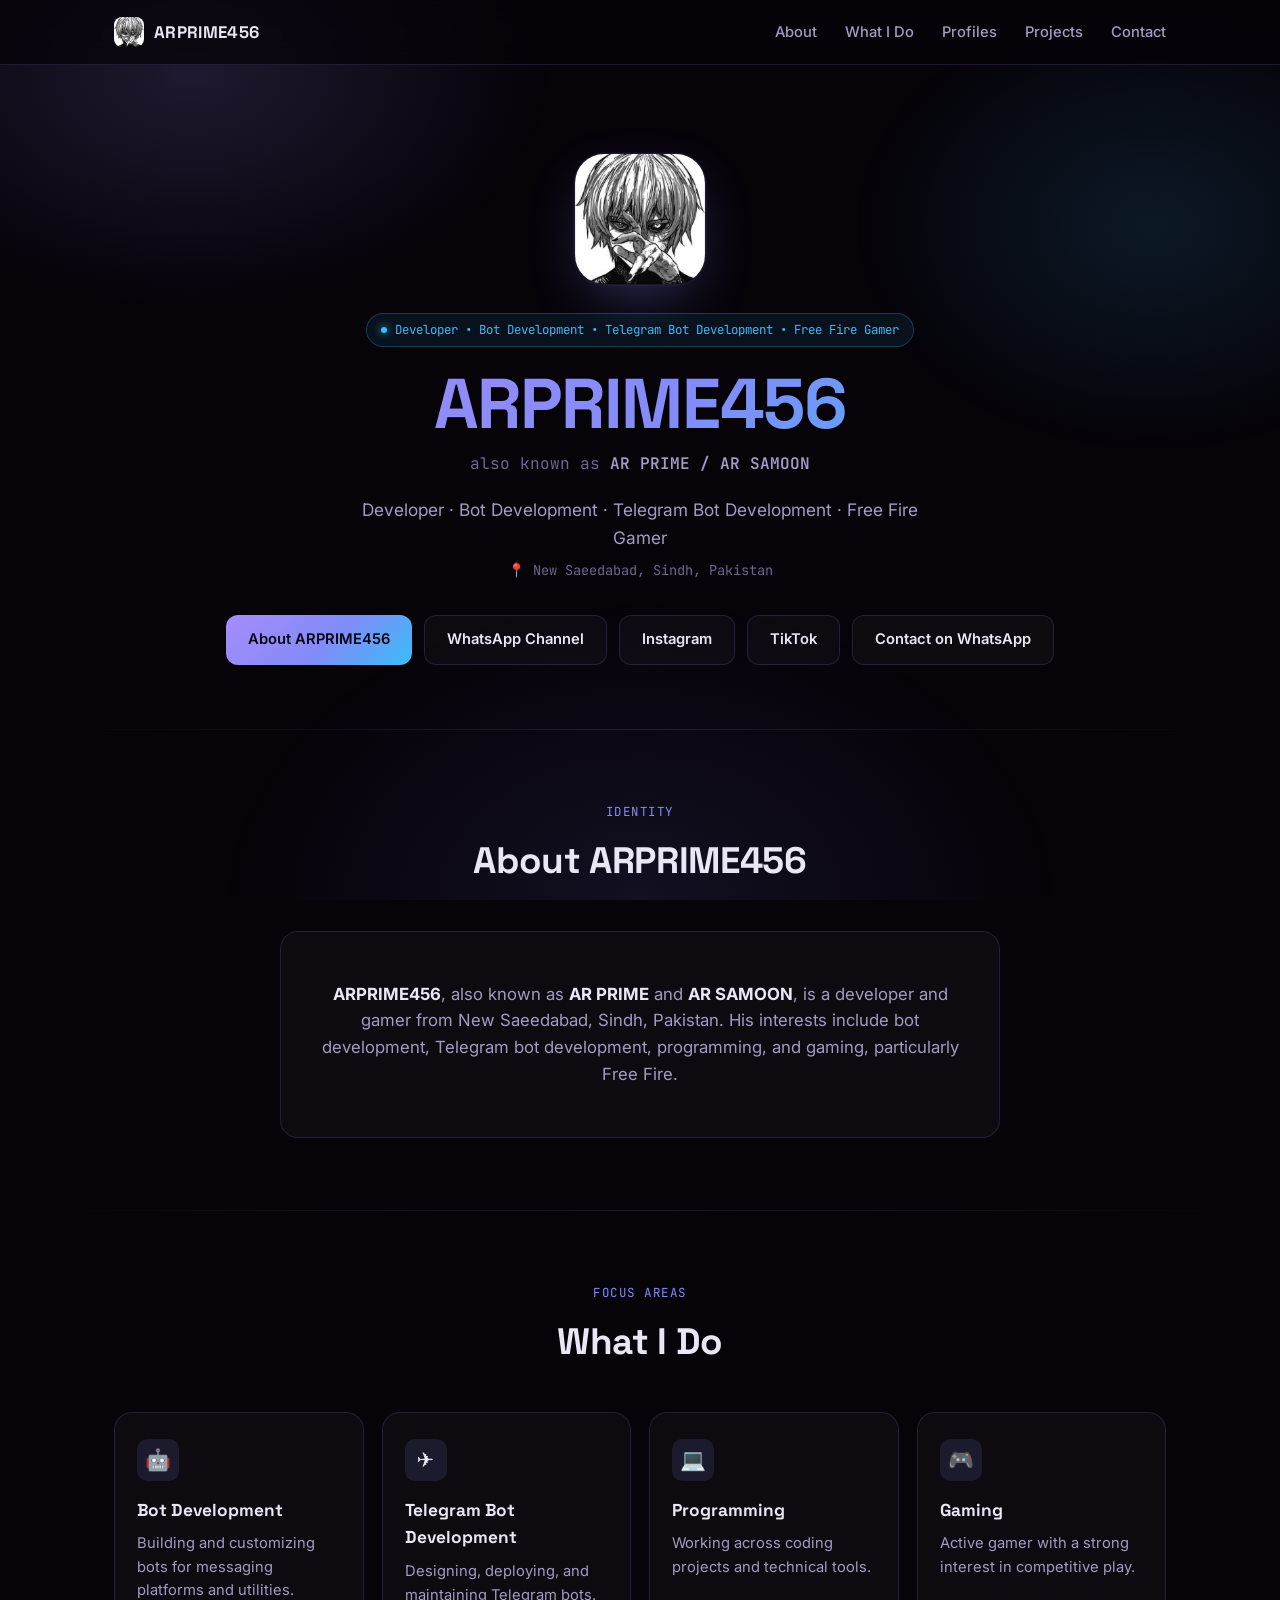
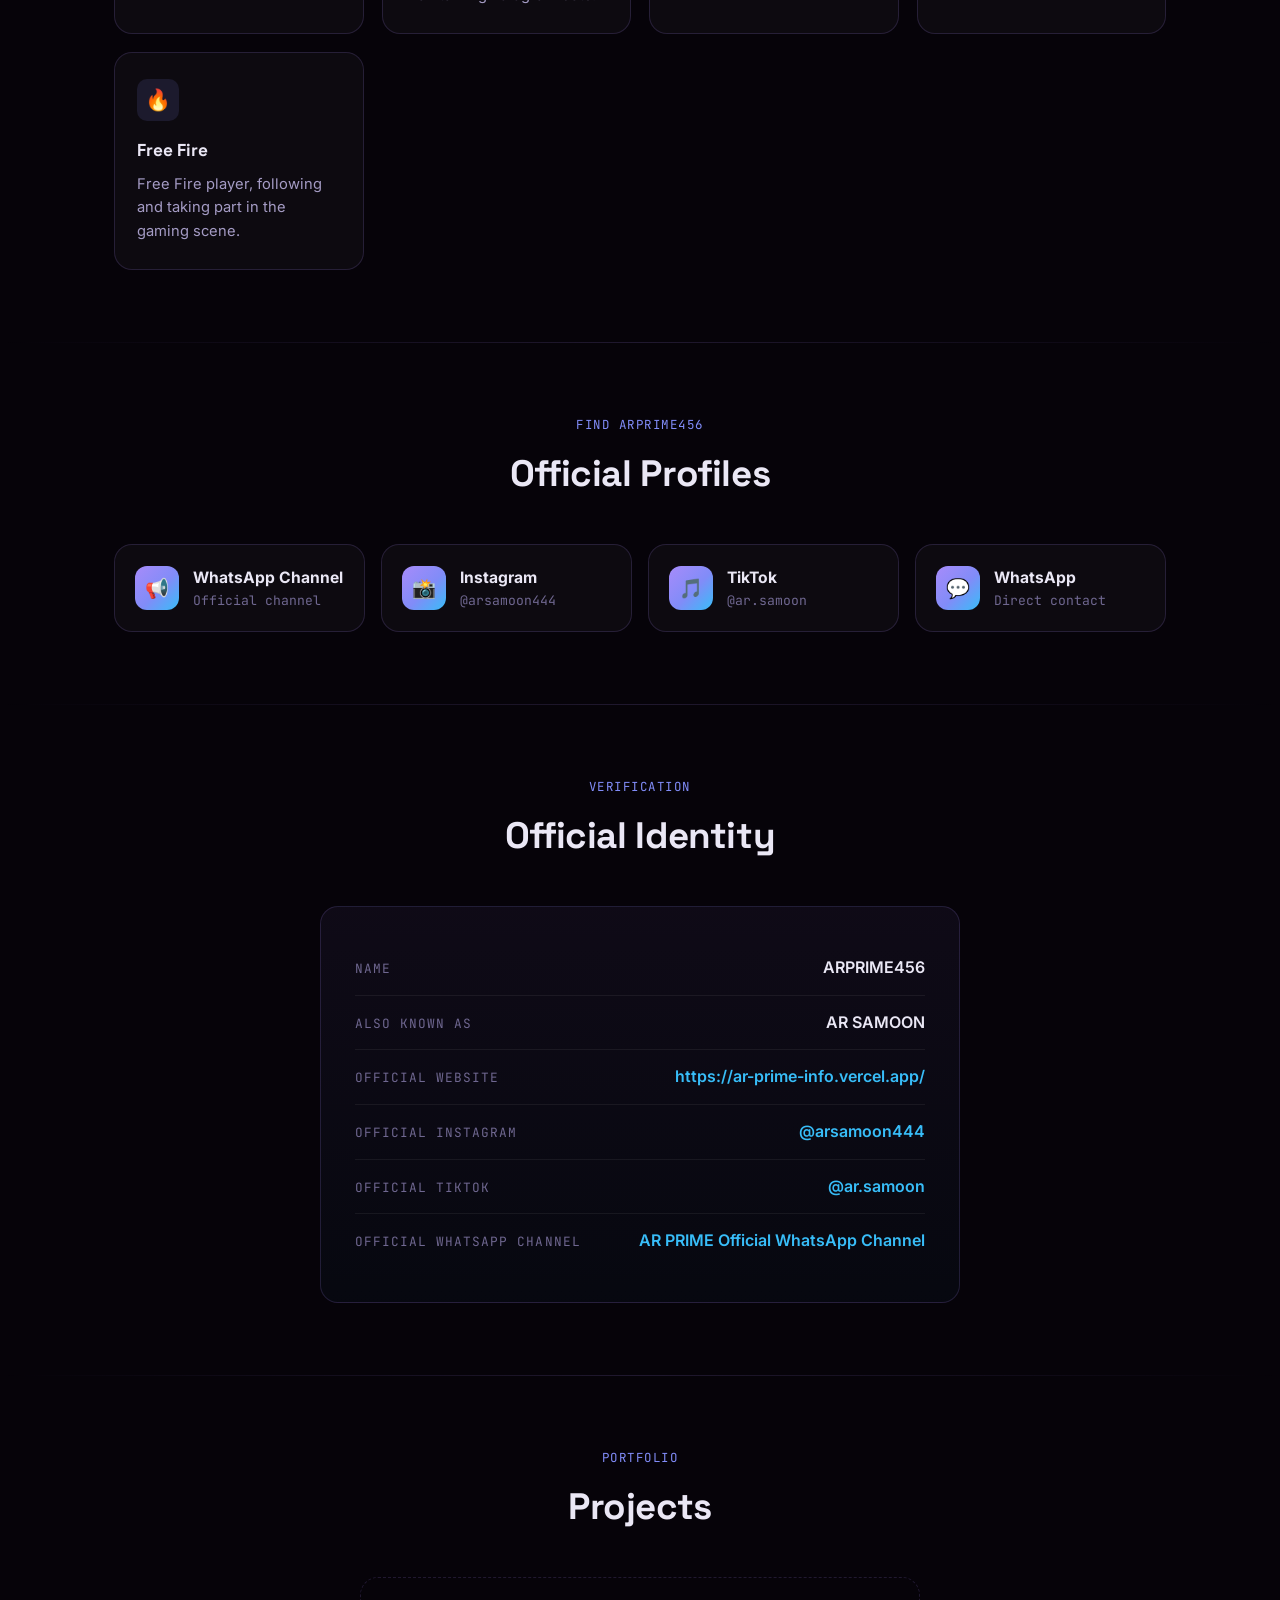
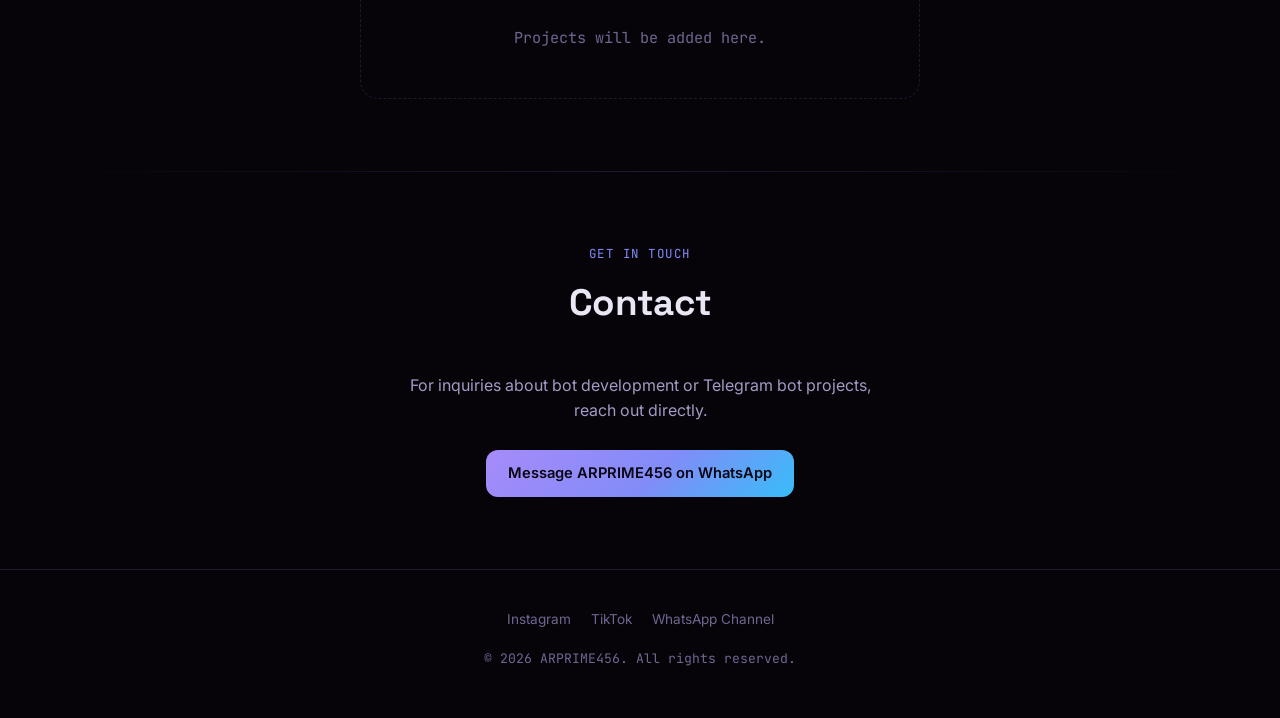
==== commit 3e4f07da: "Update branding to ARPRIME456 and optimize SEO metadata" ====
--- a/index.html
+++ b/index.html
@@ -3,8 +3,8 @@
 <head>
 <meta charset="UTF-8">
 <meta name="viewport" content="width=device-width, initial-scale=1.0">
-<title>AR PRIME — Official Website</title>
-<meta name="description" content="Official website and online profile of AR PRIME, also known as AR SAMOON, a developer and gamer from New Saeedabad, Sindh, Pakistan.">
+<title>ARPRIME456 — Official Website</title>
+<meta name="description" content="Official website of ARPRIME456, also known as AR PRIME and AR SAMOON, a developer and gamer from New Saeedabad, Sindh, Pakistan.">
 
 <!-- ===== CONFIG NOTE =====
      SITE_URL below is a placeholder. After deploying to Vercel, replace
@@ -20,16 +20,16 @@
 
 <!-- Open Graph -->
 <meta property="og:type" content="profile">
-<meta property="og:title" content="AR PRIME — Official Website">
-<meta property="og:description" content="Official website and online profile of AR PRIME, also known as AR SAMOON, a developer and gamer from New Saeedabad, Sindh, Pakistan.">
+<meta property="og:title" content="ARPRIME456 — Official Website">
+<meta property="og:description" content="Official website of ARPRIME456, also known as AR PRIME and AR SAMOON, a developer and gamer from New Saeedabad, Sindh, Pakistan.">
 <meta property="og:url" content="https://ar-prime-info.vercel.app/">
 <meta property="og:image" content="https://ar-prime-info.vercel.app/assets/profile.jpg">
-<meta property="og:site_name" content="AR PRIME">
+<meta property="og:site_name" content="ARPRIME456">
 
 <!-- Twitter / X Card -->
 <meta name="twitter:card" content="summary_large_image">
-<meta name="twitter:title" content="AR PRIME — Official Website">
-<meta name="twitter:description" content="Official website and online profile of AR PRIME, also known as AR SAMOON, a developer and gamer from New Saeedabad, Sindh, Pakistan.">
+<meta name="twitter:title" content="ARPRIME456 — Official Website">
+<meta name="twitter:description" content="Official website of ARPRIME456, also known as AR PRIME and AR SAMOON, a developer and gamer from New Saeedabad, Sindh, Pakistan.">
 <meta name="twitter:image" content="https://ar-prime-info.vercel.app/assets/profile.jpg">
 
 <link rel="preconnect" href="https://fonts.googleapis.com">
@@ -47,26 +47,26 @@
       "@type": "WebSite",
       "@id": "https://ar-prime-info.vercel.app/#website",
       "url": "https://ar-prime-info.vercel.app/",
-      "name": "AR PRIME",
-      "alternateName": "ARPRIME",
+      "name": "ARPRIME456",
+      "alternateName": ["AR PRIME", "AR SAMOON"],
       "publisher": { "@id": "https://ar-prime-info.vercel.app/#person" }
     },
     {
       "@type": "ProfilePage",
       "@id": "https://ar-prime-info.vercel.app/#profilepage",
       "url": "https://ar-prime-info.vercel.app/",
-      "name": "AR PRIME — Official Website",
+      "name": "ARPRIME456 — Official Website",
       "isPartOf": { "@id": "https://ar-prime-info.vercel.app/#website" },
       "mainEntity": { "@id": "https://ar-prime-info.vercel.app/#person" }
     },
     {
       "@type": "Person",
       "@id": "https://ar-prime-info.vercel.app/#person",
-      "name": "AR PRIME",
-      "alternateName": "AR SAMOON",
+      "name": "ARPRIME456",
+      "alternateName": ["AR PRIME", "AR SAMOON"],
       "url": "https://ar-prime-info.vercel.app/",
       "image": "https://ar-prime-info.vercel.app/assets/profile.jpg",
-      "description": "AR PRIME, also known online as AR SAMOON, is a developer and gamer from New Saeedabad, Sindh, Pakistan. His interests include bot development, Telegram bot development, programming, and gaming, particularly Free Fire.",
+      "description": "ARPRIME456, also known as AR PRIME and AR SAMOON, is a developer and gamer from New Saeedabad, Sindh, Pakistan. His interests include bot development, Telegram bot development, programming, and gaming, particularly Free Fire.",
       "jobTitle": "Developer",
       "address": {
         "@type": "PostalAddress",
@@ -92,7 +92,7 @@
   <div class="wrap">
     <a href="#top" class="brand">
       <img src="/assets/profile.jpg" alt="" width="30" height="30">
-      AR PRIME
+      ARPRIME456
     </a>
     <ul class="nav-links">
       <li><a href="#about">About</a></li>
@@ -111,12 +111,12 @@
     <div class="wrap">
       <img class="hero-avatar" src="/assets/profile.jpg" alt="AR PRIME profile" width="132" height="132">
       <div class="eyebrow"><span class="dot"></span> Developer &bull; Bot Development &bull; Telegram Bot Development &bull; Free Fire Gamer</div>
-      <h1 class="headline">AR PRIME</h1>
-      <p class="aka">also known as <strong>AR SAMOON</strong></p>
+      <h1 class="headline">ARPRIME456</h1>
+      <p class="aka">also known as <strong>AR PRIME / AR SAMOON</strong></p>
       <p class="subtitle">Developer &middot; Bot Development &middot; Telegram Bot Development &middot; Free Fire Gamer</p>
       <p class="location-line">📍 New Saeedabad, Sindh, Pakistan</p>
       <div class="btn-row">
-        <a class="btn btn-primary" href="#about">About AR PRIME</a>
+        <a class="btn btn-primary" href="#about">About ARPRIME456</a>
         <a class="btn" href="https://whatsapp.com/channel/0029VbC7duP7IUYR6LBBy818" target="_blank" rel="noopener noreferrer">WhatsApp Channel</a>
         <a class="btn" href="https://instagram.com/arsamoon444" target="_blank" rel="noopener noreferrer">Instagram</a>
         <a class="btn" href="https://tiktok.com/@ar.samoon" target="_blank" rel="noopener noreferrer">TikTok</a>
@@ -132,11 +132,11 @@
     <div class="wrap">
       <div class="section-head">
         <p class="section-tag">Identity</p>
-        <h2>About AR PRIME</h2>
+        <h2>About ARPRIME456</h2>
       </div>
       <!-- EDIT THIS BIOGRAPHY FREELY -->
       <div class="about-card">
-        <p><strong>AR PRIME</strong>, also known online as <strong>AR SAMOON</strong>, is a developer and gamer from New Saeedabad, Sindh, Pakistan. His interests include bot development, Telegram bot development, programming, and gaming, particularly Free Fire.</p>
+        <p><strong>ARPRIME456</strong>, also known as <strong>AR PRIME</strong> and <strong>AR SAMOON</strong>, is a developer and gamer from New Saeedabad, Sindh, Pakistan. His interests include bot development, Telegram bot development, programming, and gaming, particularly Free Fire.</p>
       </div>
     </div>
   </section>
@@ -186,7 +186,7 @@
   <section id="profiles">
     <div class="wrap">
       <div class="section-head">
-        <p class="section-tag">Find AR PRIME</p>
+        <p class="section-tag">Find ARPRIME456</p>
         <h2>Official Profiles</h2>
       </div>
       <div class="profile-grid">
@@ -234,7 +234,7 @@
       <div class="identity-card">
         <div class="identity-row">
           <span class="identity-label">Name</span>
-          <span class="identity-value">AR PRIME</span>
+          <span class="identity-value">ARPRIME456</span>
         </div>
         <div class="identity-row">
           <span class="identity-label">Also known as</span>
@@ -287,7 +287,7 @@
       </div>
       <div class="contact-box">
         <p>For inquiries about bot development or Telegram bot projects, reach out directly.</p>
-        <a class="btn btn-primary" href="https://wa.me/923138702477" target="_blank" rel="noopener noreferrer">Message AR PRIME on WhatsApp</a>
+        <a class="btn btn-primary" href="https://wa.me/923138702477" target="_blank" rel="noopener noreferrer">Message ARPRIME456 on WhatsApp</a>
       </div>
     </div>
   </section>
@@ -301,7 +301,7 @@
       <li><a href="https://tiktok.com/@ar.samoon" target="_blank" rel="noopener noreferrer">TikTok</a></li>
       <li><a href="https://whatsapp.com/channel/0029VbC7duP7IUYR6LBBy818" target="_blank" rel="noopener noreferrer">WhatsApp Channel</a></li>
     </ul>
-    <p class="copyright">&copy; 2026 AR PRIME. All rights reserved.</p>
+    <p class="copyright">&copy; 2026 ARPRIME456. All rights reserved.</p>
   </div>
 </footer>
 
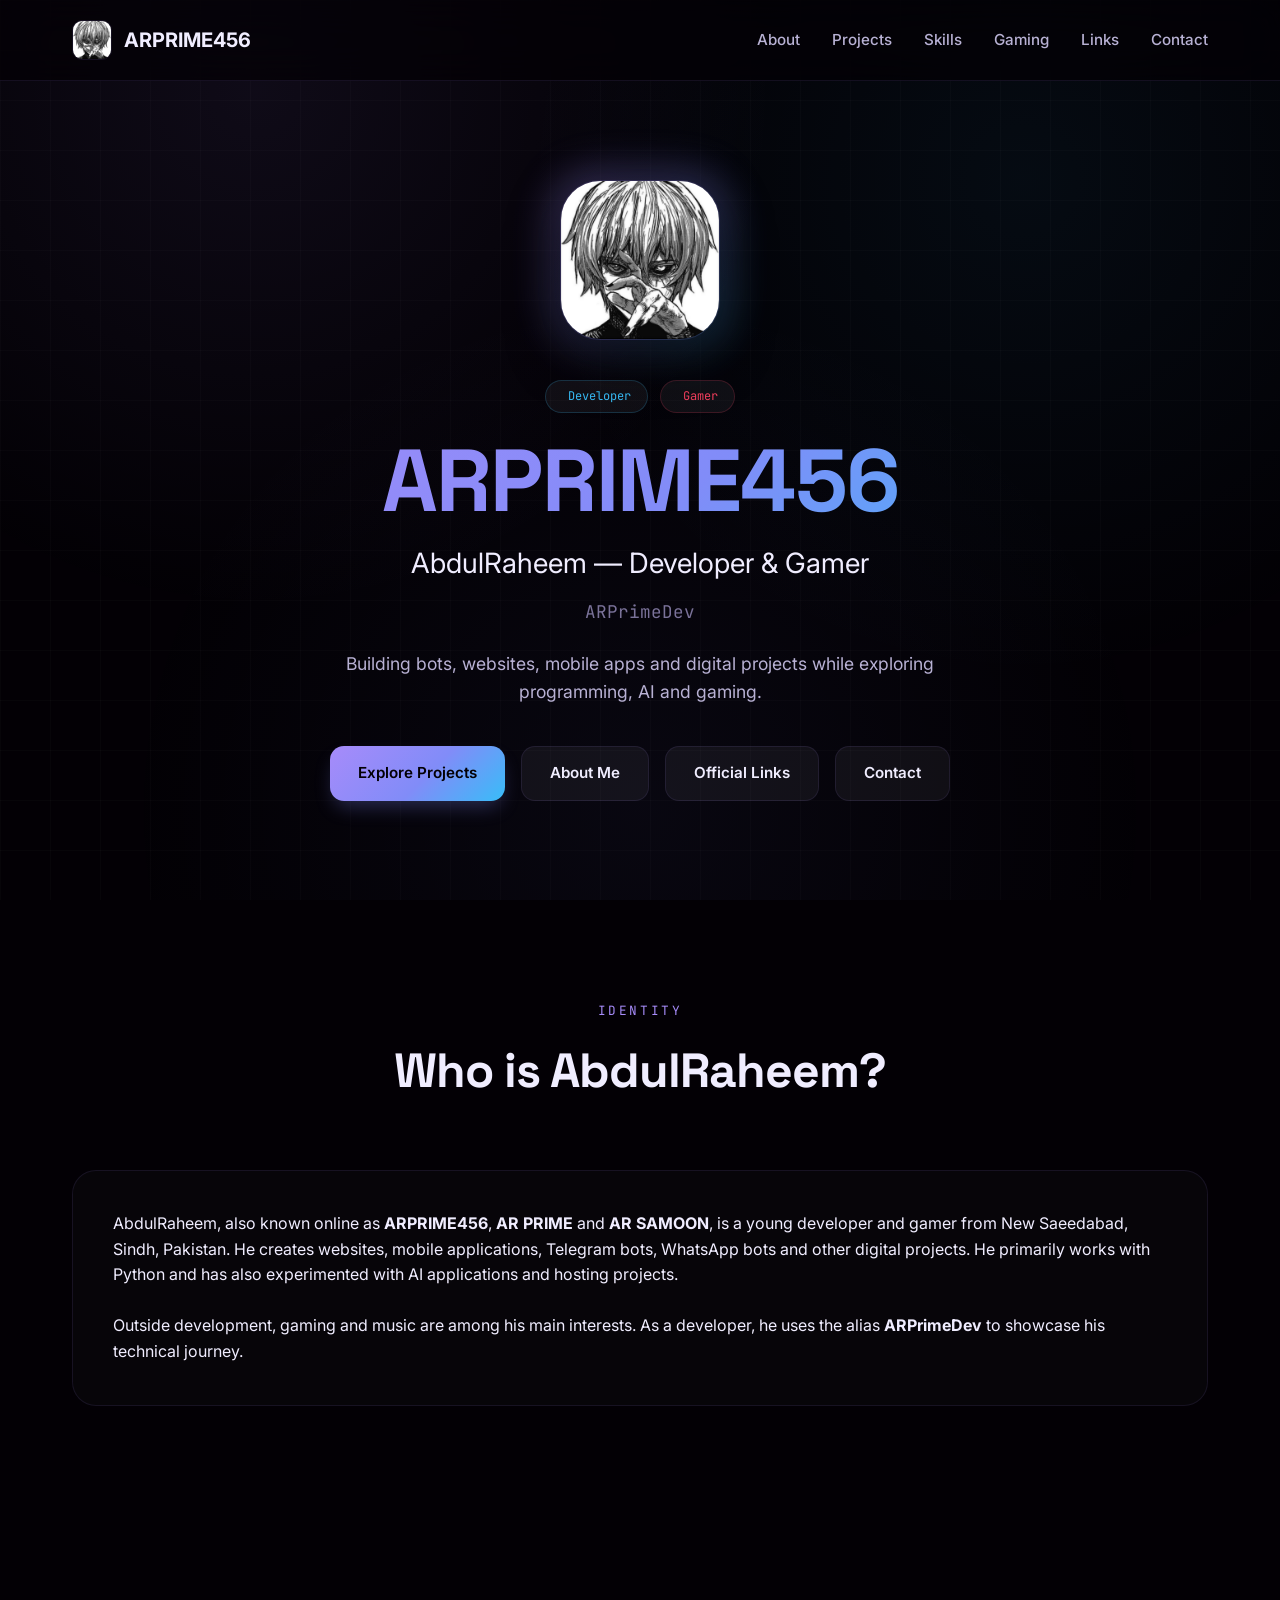
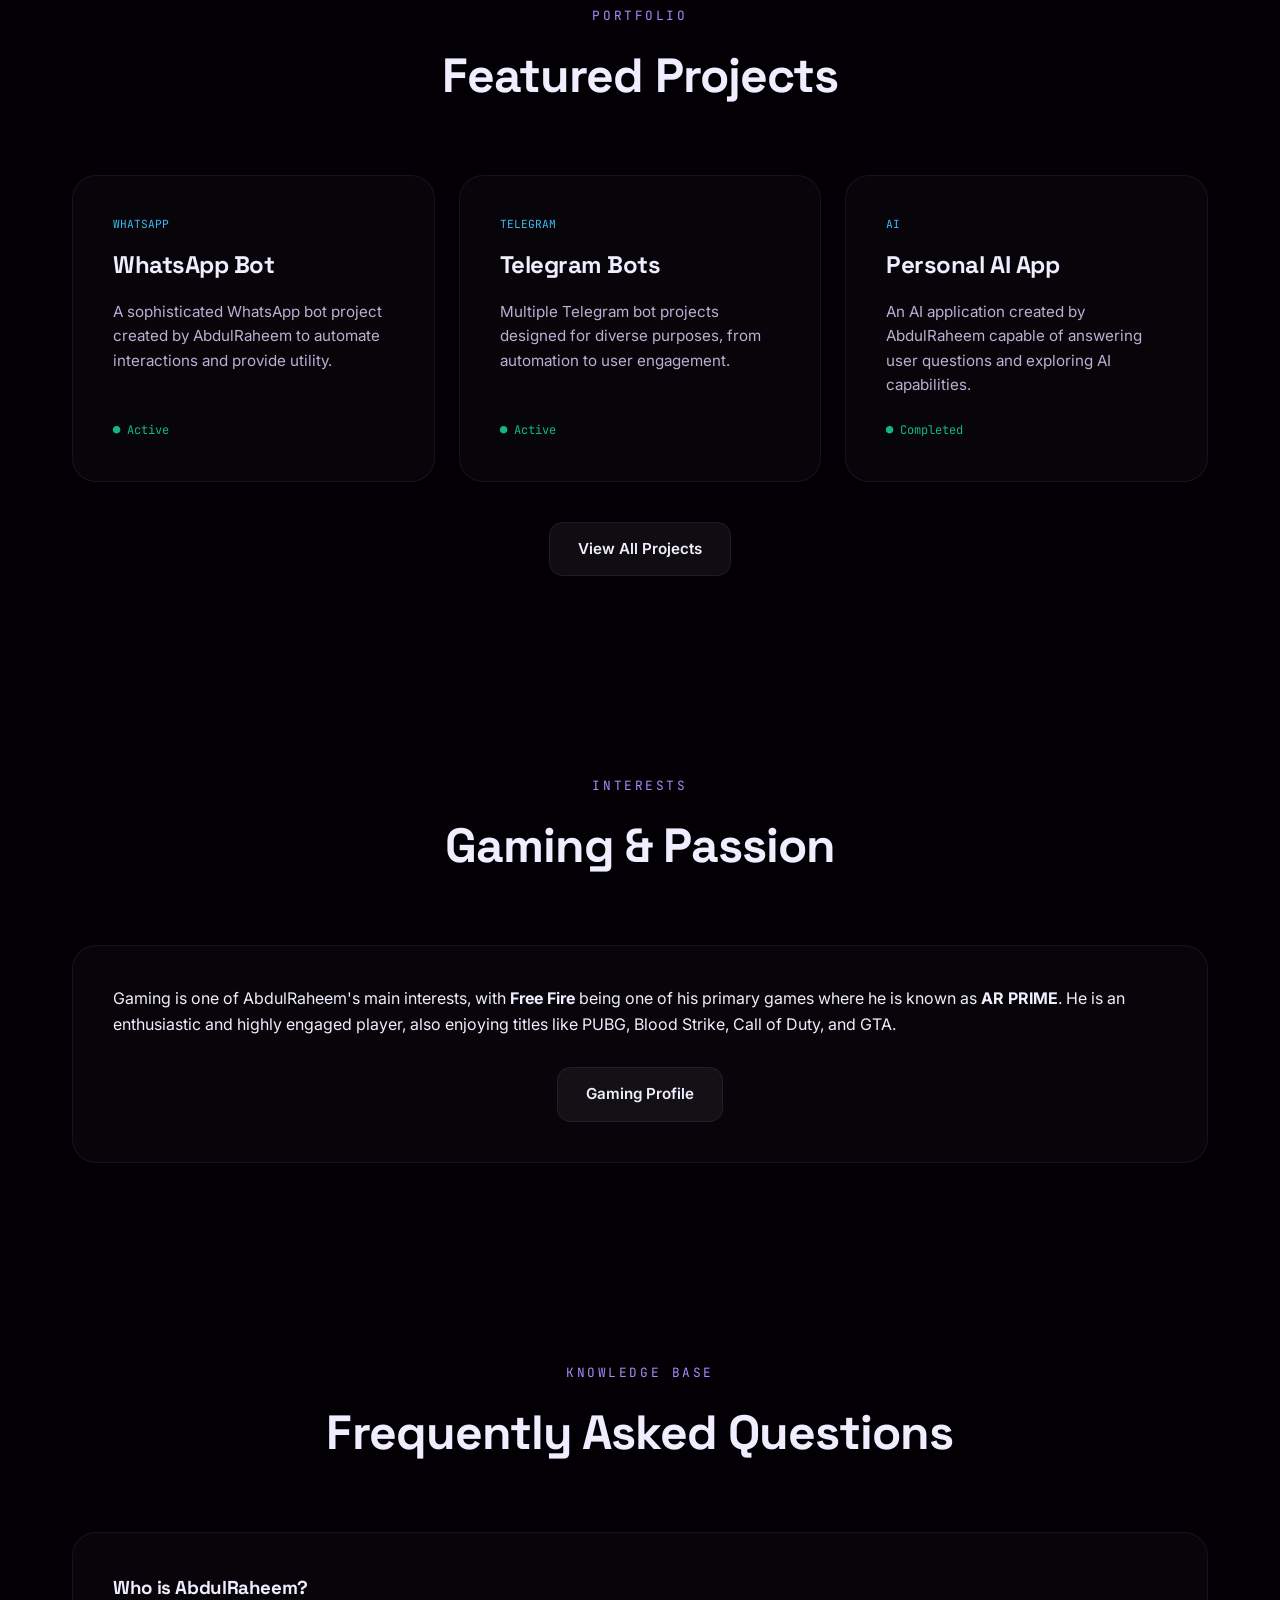
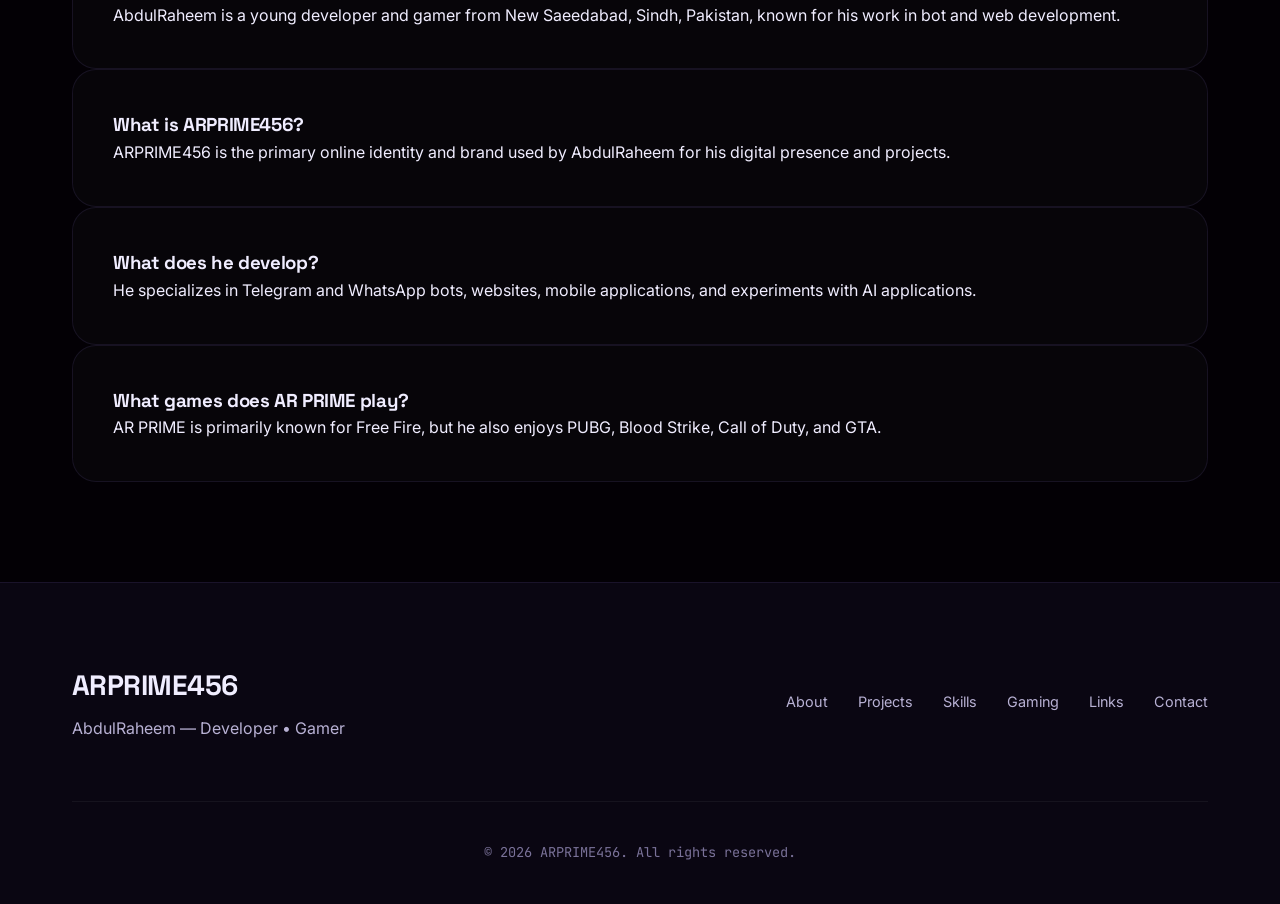
==== commit b8a43518: "Major upgrade: Premium personal brand website for ARPRIME456" ====
--- a/index.html
+++ b/index.html
@@ -1,309 +1,232 @@
 <!DOCTYPE html>
 <html lang="en">
 <head>
-<meta charset="UTF-8">
-<meta name="viewport" content="width=device-width, initial-scale=1.0">
-<title>ARPRIME456 — Official Website</title>
-<meta name="description" content="Official website of ARPRIME456, also known as AR PRIME and AR SAMOON, a developer and gamer from New Saeedabad, Sindh, Pakistan.">
-
-<!-- ===== CONFIG NOTE =====
-     SITE_URL below is a placeholder. After deploying to Vercel, replace
-     every instance of https://ar-prime-info.vercel.app in THIS file,
-     robots.txt, and sitemap.xml with your real deployed URL. -->
-
-<link rel="canonical" href="https://ar-prime-info.vercel.app/">
-
-<!-- Favicon -->
-<link rel="icon" type="image/svg+xml" href="/favicon.svg">
-<link rel="manifest" href="/site.webmanifest">
-<meta name="theme-color" content="#060309">
-
-<!-- Open Graph -->
-<meta property="og:type" content="profile">
-<meta property="og:title" content="ARPRIME456 — Official Website">
-<meta property="og:description" content="Official website of ARPRIME456, also known as AR PRIME and AR SAMOON, a developer and gamer from New Saeedabad, Sindh, Pakistan.">
-<meta property="og:url" content="https://ar-prime-info.vercel.app/">
-<meta property="og:image" content="https://ar-prime-info.vercel.app/assets/profile.jpg">
-<meta property="og:site_name" content="ARPRIME456">
-
-<!-- Twitter / X Card -->
-<meta name="twitter:card" content="summary_large_image">
-<meta name="twitter:title" content="ARPRIME456 — Official Website">
-<meta name="twitter:description" content="Official website of ARPRIME456, also known as AR PRIME and AR SAMOON, a developer and gamer from New Saeedabad, Sindh, Pakistan.">
-<meta name="twitter:image" content="https://ar-prime-info.vercel.app/assets/profile.jpg">
-
-<link rel="preconnect" href="https://fonts.googleapis.com">
-<link rel="preconnect" href="https://fonts.gstatic.com" crossorigin>
-<link href="https://fonts.googleapis.com/css2?family=Space+Grotesk:wght@500;700&family=Inter:wght@400;500;600&family=JetBrains+Mono:wght@400;500&display=swap" rel="stylesheet">
-
-<link rel="stylesheet" href="/assets/style.css">
-
-<!-- ===== JSON-LD structured data ===== -->
-<script type="application/ld+json">
-{
-  "@context": "https://schema.org",
-  "@graph": [
+    <meta charset="UTF-8">
+    <meta name="viewport" content="width=device-width, initial-scale=1.0">
+    <title>ARPRIME456 — AbdulRaheem | Developer & Gamer</title>
+    <meta name="description" content="Official website of AbdulRaheem, also known as ARPRIME456, AR PRIME, AR SAMOON and ARPrimeDev — a developer and gamer from New Saeedabad, Sindh, Pakistan.">
+    
+    <link rel="canonical" href="https://ar-prime-info.vercel.app/">
+    
+    <!-- Favicon -->
+    <link rel="icon" type="image/svg+xml" href="/favicon.svg">
+    <link rel="manifest" href="/site.webmanifest">
+    <meta name="theme-color" content="#030005">
+    
+    <!-- Open Graph -->
+    <meta property="og:type" content="website">
+    <meta property="og:title" content="ARPRIME456 — AbdulRaheem | Developer & Gamer">
+    <meta property="og:description" content="Official website of AbdulRaheem, also known as AR PRIME, AR SAMOON and ARPrimeDev.">
+    <meta property="og:url" content="https://ar-prime-info.vercel.app/">
+    <meta property="og:image" content="https://ar-prime-info.vercel.app/assets/profile.jpg">
+    <meta property="og:site_name" content="ARPRIME456">
+    
+    <!-- Twitter / X Card -->
+    <meta name="twitter:card" content="summary_large_image">
+    <meta name="twitter:title" content="ARPRIME456 — AbdulRaheem | Developer & Gamer">
+    <meta name="twitter:description" content="Official website of AbdulRaheem, also known as ARPRIME456, AR PRIME, AR SAMOON and ARPrimeDev.">
+    <meta name="twitter:image" content="https://ar-prime-info.vercel.app/assets/profile.jpg">
+    
+    <link rel="preconnect" href="https://fonts.googleapis.com">
+    <link rel="preconnect" href="https://fonts.gstatic.com" crossorigin>
+    <link href="https://fonts.googleapis.com/css2?family=Space+Grotesk:wght@500;700&family=Inter:wght@400;500;600&family=JetBrains+Mono:wght@400;500&display=swap" rel="stylesheet">
+    
+    <link rel="stylesheet" href="/assets/style.css">
+    
+    <!-- JSON-LD structured data -->
+    <script type="application/ld+json">
     {
-      "@type": "WebSite",
-      "@id": "https://ar-prime-info.vercel.app/#website",
-      "url": "https://ar-prime-info.vercel.app/",
-      "name": "ARPRIME456",
-      "alternateName": ["AR PRIME", "AR SAMOON"],
-      "publisher": { "@id": "https://ar-prime-info.vercel.app/#person" }
-    },
-    {
-      "@type": "ProfilePage",
-      "@id": "https://ar-prime-info.vercel.app/#profilepage",
-      "url": "https://ar-prime-info.vercel.app/",
-      "name": "ARPRIME456 — Official Website",
-      "isPartOf": { "@id": "https://ar-prime-info.vercel.app/#website" },
-      "mainEntity": { "@id": "https://ar-prime-info.vercel.app/#person" }
-    },
-    {
-      "@type": "Person",
-      "@id": "https://ar-prime-info.vercel.app/#person",
-      "name": "ARPRIME456",
-      "alternateName": ["AR PRIME", "AR SAMOON"],
-      "url": "https://ar-prime-info.vercel.app/",
-      "image": "https://ar-prime-info.vercel.app/assets/profile.jpg",
-      "description": "ARPRIME456, also known as AR PRIME and AR SAMOON, is a developer and gamer from New Saeedabad, Sindh, Pakistan. His interests include bot development, Telegram bot development, programming, and gaming, particularly Free Fire.",
-      "jobTitle": "Developer",
-      "address": {
-        "@type": "PostalAddress",
-        "addressLocality": "New Saeedabad",
-        "addressRegion": "Sindh",
-        "addressCountry": "Pakistan"
-      },
-      "sameAs": [
-        "https://instagram.com/arsamoon444",
-        "https://tiktok.com/@ar.samoon",
-        "https://whatsapp.com/channel/0029VbC7duP7IUYR6LBBy818"
+      "@context": "https://schema.org",
+      "@graph": [
+        {
+          "@type": "WebSite",
+          "@id": "https://ar-prime-info.vercel.app/#website",
+          "url": "https://ar-prime-info.vercel.app/",
+          "name": "ARPRIME456",
+          "alternateName": ["AR PRIME", "AR SAMOON", "ARPrimeDev", "AbdulRaheem"]
+        },
+        {
+          "@type": "Person",
+          "@id": "https://ar-prime-info.vercel.app/#person",
+          "name": "AbdulRaheem",
+          "alternateName": ["ARPRIME456", "AR PRIME", "AR SAMOON", "ARPrimeDev"],
+          "url": "https://ar-prime-info.vercel.app/",
+          "image": "https://ar-prime-info.vercel.app/assets/profile.jpg",
+          "description": "AbdulRaheem, also known online as ARPRIME456, AR PRIME and AR SAMOON, is a young developer and gamer from New Saeedabad, Sindh, Pakistan. He creates websites, mobile applications, Telegram bots, WhatsApp bots and other digital projects.",
+          "jobTitle": "Developer and Gamer",
+          "address": {
+            "@type": "PostalAddress",
+            "addressLocality": "New Saeedabad",
+            "addressRegion": "Sindh",
+            "addressCountry": "Pakistan"
+          },
+          "sameAs": [
+            "https://instagram.com/arsamoon444",
+            "https://www.tiktok.com/@ar.samoon",
+            "https://github.com/abdulraheemsamoon79-lgtm",
+            "https://www.youtube.com/@RAHEEM-EDITS-SQUID-GAME",
+            "https://t.me/arXprimeLegend",
+            "https://whatsapp.com/channel/0029VbC7duP7IUYR6LBBy818"
+          ]
+        }
       ]
     }
-  ]
-}
-</script>
+    </script>
 </head>
 <body>
 
-<a href="#main" class="skip-link">Skip to content</a>
-
-<nav class="site-nav" aria-label="Primary">
-  <div class="wrap">
-    <a href="#top" class="brand">
-      <img src="/assets/profile.jpg" alt="" width="30" height="30">
-      ARPRIME456
-    </a>
-    <ul class="nav-links">
-      <li><a href="#about">About</a></li>
-      <li><a href="#what-i-do">What I Do</a></li>
-      <li><a href="#profiles">Profiles</a></li>
-      <li><a href="#projects">Projects</a></li>
-      <li><a href="#contact">Contact</a></li>
-    </ul>
-  </div>
-</nav>
-
-<main id="main">
-
-  <!-- HERO -->
-  <header class="hero" id="top">
-    <div class="wrap">
-      <img class="hero-avatar" src="/assets/profile.jpg" alt="AR PRIME profile" width="132" height="132">
-      <div class="eyebrow"><span class="dot"></span> Developer &bull; Bot Development &bull; Telegram Bot Development &bull; Free Fire Gamer</div>
-      <h1 class="headline">ARPRIME456</h1>
-      <p class="aka">also known as <strong>AR PRIME / AR SAMOON</strong></p>
-      <p class="subtitle">Developer &middot; Bot Development &middot; Telegram Bot Development &middot; Free Fire Gamer</p>
-      <p class="location-line">📍 New Saeedabad, Sindh, Pakistan</p>
-      <div class="btn-row">
-        <a class="btn btn-primary" href="#about">About ARPRIME456</a>
-        <a class="btn" href="https://whatsapp.com/channel/0029VbC7duP7IUYR6LBBy818" target="_blank" rel="noopener noreferrer">WhatsApp Channel</a>
-        <a class="btn" href="https://instagram.com/arsamoon444" target="_blank" rel="noopener noreferrer">Instagram</a>
-        <a class="btn" href="https://tiktok.com/@ar.samoon" target="_blank" rel="noopener noreferrer">TikTok</a>
-        <a class="btn" href="https://wa.me/923138702477" target="_blank" rel="noopener noreferrer">Contact on WhatsApp</a>
-      </div>
-    </div>
-  </header>
-
-  <hr class="section-divider">
-
-  <!-- ABOUT -->
-  <section id="about">
-    <div class="wrap">
-      <div class="section-head">
-        <p class="section-tag">Identity</p>
-        <h2>About ARPRIME456</h2>
-      </div>
-      <!-- EDIT THIS BIOGRAPHY FREELY -->
-      <div class="about-card">
-        <p><strong>ARPRIME456</strong>, also known as <strong>AR PRIME</strong> and <strong>AR SAMOON</strong>, is a developer and gamer from New Saeedabad, Sindh, Pakistan. His interests include bot development, Telegram bot development, programming, and gaming, particularly Free Fire.</p>
-      </div>
-    </div>
-  </section>
-
-  <hr class="section-divider">
-
-  <!-- WHAT I DO -->
-  <section id="what-i-do">
-    <div class="wrap">
-      <div class="section-head">
-        <p class="section-tag">Focus areas</p>
-        <h2>What I Do</h2>
-      </div>
-      <div class="grid">
-        <div class="card">
-          <div class="card-icon">🤖</div>
-          <h3>Bot Development</h3>
-          <p>Building and customizing bots for messaging platforms and utilities.</p>
+    <nav class="site-nav">
+        <div class="wrap">
+            <a href="/" class="brand">
+                <img src="/assets/profile.jpg" alt="ARPRIME456 Logo">
+                <span>ARPRIME456</span>
+            </a>
+            <ul class="nav-links">
+                <li><a href="/about">About</a></li>
+                <li><a href="/projects">Projects</a></li>
+                <li><a href="/skills">Skills</a></li>
+                <li><a href="/gaming">Gaming</a></li>
+                <li><a href="/links">Links</a></li>
+                <li><a href="/contact">Contact</a></li>
+            </ul>
         </div>
-        <div class="card">
-          <div class="card-icon">✈️</div>
-          <h3>Telegram Bot Development</h3>
-          <p>Designing, deploying, and maintaining Telegram bots.</p>
+    </nav>
+
+    <main>
+        <header class="hero">
+            <div class="wrap">
+                <div class="hero-avatar-wrap">
+                    <img src="/assets/profile.jpg" alt="AbdulRaheem - ARPRIME456" class="hero-avatar">
+                </div>
+                <div class="badge-row">
+                    <span class="badge dev"><span></span> Developer</span>
+                    <span class="badge gamer"><span></span> Gamer</span>
+                </div>
+                <h1>ARPRIME456</h1>
+                <p class="subtitle">AbdulRaheem — Developer & Gamer</p>
+                <p class="dev-alias">ARPrimeDev</p>
+                <p class="description">Building bots, websites, mobile apps and digital projects while exploring programming, AI and gaming.</p>
+                <div class="btn-row">
+                    <a href="/projects" class="btn btn-primary">Explore Projects</a>
+                    <a href="/about" class="btn btn-secondary">About Me</a>
+                    <a href="/links" class="btn btn-secondary">Official Links</a>
+                    <a href="/contact" class="btn btn-secondary">Contact</a>
+                </div>
+            </div>
+        </header>
+
+        <section id="about-preview">
+            <div class="wrap">
+                <div class="section-head">
+                    <p class="section-tag">Identity</p>
+                    <h2>Who is AbdulRaheem?</h2>
+                </div>
+                <div class="card about-preview-card">
+                    <p>AbdulRaheem, also known online as <strong>ARPRIME456</strong>, <strong>AR PRIME</strong> and <strong>AR SAMOON</strong>, is a young developer and gamer from New Saeedabad, Sindh, Pakistan. He creates websites, mobile applications, Telegram bots, WhatsApp bots and other digital projects. He primarily works with Python and has also experimented with AI applications and hosting projects.</p>
+                    <br>
+                    <p>Outside development, gaming and music are among his main interests. As a developer, he uses the alias <strong>ARPrimeDev</strong> to showcase his technical journey.</p>
+                </div>
+            </div>
+        </section>
+
+        <section id="projects-preview">
+            <div class="wrap">
+                <div class="section-head">
+                    <p class="section-tag">Portfolio</p>
+                    <h2>Featured Projects</h2>
+                </div>
+                <div class="projects-grid">
+                    <div class="card project-card">
+                        <span class="project-tag">WhatsApp</span>
+                        <h3>WhatsApp Bot</h3>
+                        <p>A sophisticated WhatsApp bot project created by AbdulRaheem to automate interactions and provide utility.</p>
+                        <span class="project-status">● Active</span>
+                    </div>
+                    <div class="card project-card">
+                        <span class="project-tag">Telegram</span>
+                        <h3>Telegram Bots</h3>
+                        <p>Multiple Telegram bot projects designed for diverse purposes, from automation to user engagement.</p>
+                        <span class="project-status">● Active</span>
+                    </div>
+                    <div class="card project-card">
+                        <span class="project-tag">AI</span>
+                        <h3>Personal AI App</h3>
+                        <p>An AI application created by AbdulRaheem capable of answering user questions and exploring AI capabilities.</p>
+                        <span class="project-status">● Completed</span>
+                    </div>
+                </div>
+                <div class="btn-row" style="margin-top: 40px;">
+                    <a href="/projects" class="btn btn-secondary">View All Projects</a>
+                </div>
+            </div>
+        </section>
+
+        <section id="gaming-preview">
+            <div class="wrap">
+                <div class="section-head">
+                    <p class="section-tag">Interests</p>
+                    <h2>Gaming & Passion</h2>
+                </div>
+                <div class="card gaming-card">
+                    <p>Gaming is one of AbdulRaheem's main interests, with <strong>Free Fire</strong> being one of his primary games where he is known as <strong>AR PRIME</strong>. He is an enthusiastic and highly engaged player, also enjoying titles like PUBG, Blood Strike, Call of Duty, and GTA.</p>
+                    <div class="btn-row" style="margin-top: 30px;">
+                        <a href="/gaming" class="btn btn-secondary">Gaming Profile</a>
+                    </div>
+                </div>
+            </div>
+        </section>
+
+        <section id="faq">
+            <div class="wrap">
+                <div class="section-head">
+                    <p class="section-tag">Knowledge Base</p>
+                    <h2>Frequently Asked Questions</h2>
+                </div>
+                <div class="grid">
+                    <div class="card faq-card">
+                        <h3>Who is AbdulRaheem?</h3>
+                        <p>AbdulRaheem is a young developer and gamer from New Saeedabad, Sindh, Pakistan, known for his work in bot and web development.</p>
+                    </div>
+                    <div class="card faq-card">
+                        <h3>What is ARPRIME456?</h3>
+                        <p>ARPRIME456 is the primary online identity and brand used by AbdulRaheem for his digital presence and projects.</p>
+                    </div>
+                    <div class="card faq-card">
+                        <h3>What does he develop?</h3>
+                        <p>He specializes in Telegram and WhatsApp bots, websites, mobile applications, and experiments with AI applications.</p>
+                    </div>
+                    <div class="card faq-card">
+                        <h3>What games does AR PRIME play?</h3>
+                        <p>AR PRIME is primarily known for Free Fire, but he also enjoys PUBG, Blood Strike, Call of Duty, and GTA.</p>
+                    </div>
+                </div>
+            </div>
+        </section>
+    </main>
+
+    <footer>
+        <div class="wrap">
+            <div class="footer-content">
+                <div class="footer-brand">
+                    <h3>ARPRIME456</h3>
+                    <p>AbdulRaheem — Developer • Gamer</p>
+                </div>
+                <nav class="footer-nav">
+                    <ul>
+                        <li><a href="/about">About</a></li>
+                        <li><a href="/projects">Projects</a></li>
+                        <li><a href="/skills">Skills</a></li>
+                        <li><a href="/gaming">Gaming</a></li>
+                        <li><a href="/links">Links</a></li>
+                        <li><a href="/contact">Contact</a></li>
+                    </ul>
+                </nav>
+            </div>
+            <div class="footer-bottom">
+                <p>&copy; 2026 ARPRIME456. All rights reserved.</p>
+            </div>
         </div>
-        <div class="card">
-          <div class="card-icon">💻</div>
-          <h3>Programming</h3>
-          <p>Working across coding projects and technical tools.</p>
-        </div>
-        <div class="card">
-          <div class="card-icon">🎮</div>
-          <h3>Gaming</h3>
-          <p>Active gamer with a strong interest in competitive play.</p>
-        </div>
-        <div class="card">
-          <div class="card-icon">🔥</div>
-          <h3>Free Fire</h3>
-          <p>Free Fire player, following and taking part in the gaming scene.</p>
-        </div>
-      </div>
-    </div>
-  </section>
-
-  <hr class="section-divider">
-
-  <!-- OFFICIAL PROFILES -->
-  <section id="profiles">
-    <div class="wrap">
-      <div class="section-head">
-        <p class="section-tag">Find ARPRIME456</p>
-        <h2>Official Profiles</h2>
-      </div>
-      <div class="profile-grid">
-        <a class="profile-link" href="https://whatsapp.com/channel/0029VbC7duP7IUYR6LBBy818" target="_blank" rel="noopener noreferrer">
-          <div class="profile-icon">📢</div>
-          <div class="profile-text">
-            <strong>WhatsApp Channel</strong>
-            <span>Official channel</span>
-          </div>
-        </a>
-        <a class="profile-link" href="https://instagram.com/arsamoon444" target="_blank" rel="noopener noreferrer">
-          <div class="profile-icon">📸</div>
-          <div class="profile-text">
-            <strong>Instagram</strong>
-            <span>@arsamoon444</span>
-          </div>
-        </a>
-        <a class="profile-link" href="https://tiktok.com/@ar.samoon" target="_blank" rel="noopener noreferrer">
-          <div class="profile-icon">🎵</div>
-          <div class="profile-text">
-            <strong>TikTok</strong>
-            <span>@ar.samoon</span>
-          </div>
-        </a>
-        <a class="profile-link" href="https://wa.me/923138702477" target="_blank" rel="noopener noreferrer">
-          <div class="profile-icon">💬</div>
-          <div class="profile-text">
-            <strong>WhatsApp</strong>
-            <span>Direct contact</span>
-          </div>
-        </a>
-      </div>
-    </div>
-  </section>
-
-  <hr class="section-divider">
-
-  <!-- OFFICIAL IDENTITY -->
-  <section id="identity">
-    <div class="wrap">
-      <div class="section-head">
-        <p class="section-tag">Verification</p>
-        <h2>Official Identity</h2>
-      </div>
-      <div class="identity-card">
-        <div class="identity-row">
-          <span class="identity-label">Name</span>
-          <span class="identity-value">ARPRIME456</span>
-        </div>
-        <div class="identity-row">
-          <span class="identity-label">Also known as</span>
-          <span class="identity-value">AR SAMOON</span>
-        </div>
-        <div class="identity-row">
-          <span class="identity-label">Official website</span>
-          <span class="identity-value"><a href="https://ar-prime-info.vercel.app/">https://ar-prime-info.vercel.app/</a></span>
-        </div>
-        <div class="identity-row">
-          <span class="identity-label">Official Instagram</span>
-          <span class="identity-value"><a href="https://instagram.com/arsamoon444" target="_blank" rel="noopener noreferrer">@arsamoon444</a></span>
-        </div>
-        <div class="identity-row">
-          <span class="identity-label">Official TikTok</span>
-          <span class="identity-value"><a href="https://tiktok.com/@ar.samoon" target="_blank" rel="noopener noreferrer">@ar.samoon</a></span>
-        </div>
-        <div class="identity-row">
-          <span class="identity-label">Official WhatsApp Channel</span>
-          <span class="identity-value"><a href="https://whatsapp.com/channel/0029VbC7duP7IUYR6LBBy818" target="_blank" rel="noopener noreferrer">AR PRIME Official WhatsApp Channel</a></span>
-        </div>
-      </div>
-    </div>
-  </section>
-
-  <hr class="section-divider">
-
-  <!-- PROJECTS -->
-  <section id="projects">
-    <div class="wrap">
-      <div class="section-head">
-        <p class="section-tag">Portfolio</p>
-        <h2>Projects</h2>
-      </div>
-      <!-- EDIT: replace this placeholder box with real project cards when ready -->
-      <div class="placeholder-box">
-        Projects will be added here.
-      </div>
-    </div>
-  </section>
-
-  <hr class="section-divider">
-
-  <!-- CONTACT -->
-  <section id="contact">
-    <div class="wrap">
-      <div class="section-head">
-        <p class="section-tag">Get in touch</p>
-        <h2>Contact</h2>
-      </div>
-      <div class="contact-box">
-        <p>For inquiries about bot development or Telegram bot projects, reach out directly.</p>
-        <a class="btn btn-primary" href="https://wa.me/923138702477" target="_blank" rel="noopener noreferrer">Message ARPRIME456 on WhatsApp</a>
-      </div>
-    </div>
-  </section>
-
-</main>
-
-<footer>
-  <div class="wrap">
-    <ul class="footer-links">
-      <li><a href="https://instagram.com/arsamoon444" target="_blank" rel="noopener noreferrer">Instagram</a></li>
-      <li><a href="https://tiktok.com/@ar.samoon" target="_blank" rel="noopener noreferrer">TikTok</a></li>
-      <li><a href="https://whatsapp.com/channel/0029VbC7duP7IUYR6LBBy818" target="_blank" rel="noopener noreferrer">WhatsApp Channel</a></li>
-    </ul>
-    <p class="copyright">&copy; 2026 ARPRIME456. All rights reserved.</p>
-  </div>
-</footer>
+    </footer>
 
 </body>
 </html>
--- a/assets/style.css
+++ b/assets/style.css
@@ -1,380 +1,452 @@
-/* AR PRIME — stylesheet */
+/* ARPRIME456 — Premium Stylesheet */
 
 :root {
-  --bg: #060309;
-  --bg-elevated: #0d0817;
-  --panel: rgba(255, 255, 255, 0.03);
-  --panel-border: rgba(167, 139, 250, 0.16);
-  --text: #eae7f5;
-  --text-dim: #a49bc4;
-  --text-faint: #6f6790;
+  --bg: #030005;
+  --bg-elevated: #0a0612;
+  --panel: rgba(255, 255, 255, 0.02);
+  --panel-hover: rgba(255, 255, 255, 0.05);
+  --panel-border: rgba(167, 139, 250, 0.1);
+  --panel-border-hover: rgba(167, 139, 250, 0.3);
+  --text: #f0edff;
+  --text-dim: #b8b1d4;
+  --text-faint: #7a7299;
   --violet: #a78bfa;
   --indigo: #818cf8;
   --sky: #38bdf8;
-  --grad: linear-gradient(135deg, var(--violet), var(--indigo) 55%, var(--sky));
-  --radius: 18px;
-  --maxw: 1100px;
+  --emerald: #10b981;
+  --rose: #f43f5e;
+  --grad-primary: linear-gradient(135deg, var(--violet), var(--indigo) 55%, var(--sky));
+  --grad-dark: linear-gradient(180deg, rgba(167, 139, 250, 0.05), rgba(56, 189, 248, 0.02));
+  --radius: 24px;
+  --radius-sm: 16px;
+  --maxw: 1200px;
   --font-display: "Space Grotesk", "Segoe UI", system-ui, sans-serif;
   --font-body: "Inter", "Segoe UI", system-ui, sans-serif;
   --font-mono: "JetBrains Mono", ui-monospace, "SFMono-Regular", Menlo, monospace;
-}
-
-* { box-sizing: border-box; }
+  --glow: 0 0 20px rgba(167, 139, 250, 0.2);
+}
+
+* { box-sizing: border-box; margin: 0; padding: 0; }
 html { scroll-behavior: smooth; }
 
-@media (prefers-reduced-motion: reduce) {
-  html { scroll-behavior: auto; }
-  * { animation-duration: 0.001ms !important; animation-iteration-count: 1 !important; transition-duration: 0.001ms !important; }
-}
-
 body {
-  margin: 0;
   background: var(--bg);
   color: var(--text);
   font-family: var(--font-body);
   line-height: 1.6;
   -webkit-font-smoothing: antialiased;
-}
-
+  overflow-x: hidden;
+}
+
+/* Premium Background */
 body::before {
   content: "";
   position: fixed;
   inset: 0;
   z-index: -1;
-  background:
-    radial-gradient(600px 400px at 15% 8%, rgba(167, 139, 250, 0.16), transparent 60%),
-    radial-gradient(500px 380px at 90% 25%, rgba(56, 189, 248, 0.12), transparent 60%),
-    radial-gradient(700px 500px at 50% 100%, rgba(129, 140, 248, 0.10), transparent 60%);
-}
-
-a { color: inherit; }
+  background: 
+    radial-gradient(circle at 20% 10%, rgba(167, 139, 250, 0.08) 0%, transparent 40%),
+    radial-gradient(circle at 80% 20%, rgba(56, 189, 248, 0.06) 0%, transparent 40%),
+    radial-gradient(circle at 50% 90%, rgba(129, 140, 248, 0.05) 0%, transparent 50%);
+}
+
+/* Grid overlay */
+body::after {
+  content: "";
+  position: fixed;
+  inset: 0;
+  z-index: -2;
+  background-image: linear-gradient(rgba(255, 255, 255, 0.02) 1px, transparent 1px),
+                    linear-gradient(90deg, rgba(255, 255, 255, 0.02) 1px, transparent 1px);
+  background-size: 50px 50px;
+  pointer-events: none;
+}
+
+a { color: inherit; text-decoration: none; transition: 0.2s ease; }
 img { max-width: 100%; display: block; }
-
-.skip-link {
-  position: absolute;
-  left: -999px;
-  top: 0;
-  background: var(--sky);
-  color: #04121b;
-  padding: 10px 16px;
-  border-radius: 8px;
-  z-index: 100;
-  font-weight: 600;
-}
-.skip-link:focus {
-  left: 16px;
-  top: 16px;
-}
-
-:focus-visible {
-  outline: 2px solid var(--sky);
-  outline-offset: 3px;
-  border-radius: 4px;
-}
+ul { list-style: none; }
 
 .wrap {
   max-width: var(--maxw);
   margin: 0 auto;
-  padding: 0 24px;
-}
-
-/* Nav */
+  padding: 0 32px;
+}
+
+/* Typography */
+h1, h2, h3, h4 { font-family: var(--font-display); font-weight: 700; letter-spacing: -0.02em; }
+
+/* Navigation */
 .site-nav {
-  position: sticky;
+  position: fixed;
   top: 0;
-  z-index: 50;
-  backdrop-filter: blur(14px);
-  background: rgba(6, 3, 9, 0.72);
+  width: 100%;
+  z-index: 100;
+  backdrop-filter: blur(20px);
+  background: rgba(3, 0, 5, 0.7);
   border-bottom: 1px solid var(--panel-border);
 }
+
 .site-nav .wrap {
   display: flex;
   align-items: center;
   justify-content: space-between;
-  height: 64px;
-}
+  height: 80px;
+}
+
 .brand {
   display: flex;
   align-items: center;
-  gap: 10px;
-  font-family: var(--font-display);
+  gap: 12px;
+  font-size: 1.25rem;
   font-weight: 700;
-  font-size: 1.05rem;
-  text-decoration: none;
-  letter-spacing: 0.02em;
-}
-.brand img { width: 30px; height: 30px; border-radius: 8px; }
-.nav-links { display: flex; gap: 28px; list-style: none; margin: 0; padding: 0; }
+}
+
+.brand img {
+  width: 40px;
+  height: 40px;
+  border-radius: 10px;
+  border: 1px solid var(--panel-border);
+}
+
+.nav-links {
+  display: flex;
+  gap: 32px;
+}
+
 .nav-links a {
-  text-decoration: none;
+  font-size: 0.95rem;
   color: var(--text-dim);
-  font-size: 0.92rem;
   font-weight: 500;
-  transition: color 0.2s ease;
-}
-.nav-links a:hover { color: var(--text); }
-@media (max-width: 640px) {
+}
+
+.nav-links a:hover, .nav-links a.active {
+  color: var(--violet);
+}
+
+@media (max-width: 768px) {
   .nav-links { display: none; }
 }
 
-/* Hero */
+/* Hero Section */
 .hero {
-  padding: 88px 0 64px;
+  padding: 180px 0 100px;
   text-align: center;
 }
+
+.hero-avatar-wrap {
+  position: relative;
+  width: 160px;
+  height: 160px;
+  margin: 0 auto 40px;
+}
+
 .hero-avatar {
-  width: 132px;
-  height: 132px;
-  border-radius: 30px;
-  margin: 0 auto 28px;
+  width: 100%;
+  height: 100%;
+  border-radius: 40px;
+  object-fit: cover;
   border: 1px solid var(--panel-border);
-  box-shadow: 0 0 0 1px rgba(255,255,255,0.03), 0 20px 60px -20px rgba(129, 140, 248, 0.45);
-}
-.eyebrow {
-  display: inline-flex;
-  align-items: center;
-  gap: 8px;
-  font-family: var(--font-mono);
-  font-size: 0.78rem;
-  color: var(--sky);
-  background: rgba(56, 189, 248, 0.08);
-  border: 1px solid rgba(56, 189, 248, 0.25);
-  padding: 6px 14px;
+  box-shadow: 0 20px 50px rgba(0, 0, 0, 0.5);
+  position: relative;
+  z-index: 2;
+}
+
+.hero-avatar-wrap::before {
+  content: "";
+  position: absolute;
+  inset: -10px;
+  background: var(--grad-primary);
+  border-radius: 45px;
+  filter: blur(20px);
+  opacity: 0.3;
+  z-index: 1;
+}
+
+.badge-row {
+  display: flex;
+  justify-content: center;
+  gap: 12px;
+  margin-bottom: 24px;
+}
+
+.badge {
+  font-family: var(--font-mono);
+  font-size: 0.75rem;
+  padding: 6px 16px;
   border-radius: 999px;
-  margin-bottom: 22px;
-}
-.eyebrow .dot {
-  width: 6px; height: 6px; border-radius: 50%;
-  background: var(--sky);
-  box-shadow: 0 0 8px var(--sky);
-}
-h1.headline {
-  font-family: var(--font-display);
-  font-size: clamp(2.6rem, 7vw, 4.4rem);
-  line-height: 1.02;
-  margin: 0 0 10px;
-  font-weight: 700;
-  letter-spacing: -0.02em;
-  background: var(--grad);
+  background: rgba(255, 255, 255, 0.05);
+  border: 1px solid var(--panel-border);
+  color: var(--text-dim);
+  display: flex;
+  align-items: center;
+  gap: 6px;
+}
+
+.badge.dev { color: var(--sky); border-color: rgba(56, 189, 248, 0.2); }
+.badge.gamer { color: var(--rose); border-color: rgba(244, 63, 94, 0.2); }
+
+.hero h1 {
+  font-size: clamp(3rem, 10vw, 5.5rem);
+  line-height: 1;
+  margin-bottom: 16px;
+  background: var(--grad-primary);
   -webkit-background-clip: text;
   background-clip: text;
   color: transparent;
 }
-.aka {
+
+.hero .subtitle {
+  font-size: clamp(1.2rem, 3vw, 1.75rem);
+  color: var(--text);
+  margin-bottom: 12px;
+}
+
+.hero .dev-alias {
   font-family: var(--font-mono);
   color: var(--text-faint);
-  font-size: 1rem;
-  margin: 0 0 20px;
-}
-.aka strong { color: var(--text-dim); font-weight: 600; }
-.subtitle {
-  max-width: 560px;
-  margin: 0 auto 8px;
+  font-size: 1.1rem;
+  margin-bottom: 24px;
+}
+
+.hero .description {
+  max-width: 600px;
+  margin: 0 auto 40px;
   color: var(--text-dim);
-  font-size: 1.08rem;
-}
-.location-line {
-  font-family: var(--font-mono);
-  font-size: 0.85rem;
-  color: var(--text-faint);
-  margin: 0 0 34px;
-}
-
+  font-size: 1.1rem;
+}
+
+/* Buttons */
 .btn-row {
   display: flex;
+  justify-content: center;
+  gap: 16px;
   flex-wrap: wrap;
-  gap: 12px;
-  justify-content: center;
-}
+}
+
 .btn {
+  padding: 14px 28px;
+  border-radius: 14px;
+  font-weight: 600;
+  font-size: 0.95rem;
   display: inline-flex;
   align-items: center;
-  gap: 8px;
-  padding: 12px 22px;
-  border-radius: 12px;
-  text-decoration: none;
-  font-weight: 600;
-  font-size: 0.92rem;
+  gap: 10px;
+  transition: 0.3s cubic-bezier(0.2, 0.8, 0.2, 1);
+}
+
+.btn-primary {
+  background: var(--grad-primary);
+  color: #030005;
+  box-shadow: 0 10px 20px -5px rgba(129, 140, 248, 0.3);
+}
+
+.btn-primary:hover {
+  transform: translateY(-3px);
+  box-shadow: 0 15px 30px -5px rgba(129, 140, 248, 0.5);
+}
+
+.btn-secondary {
+  background: rgba(255, 255, 255, 0.05);
+  color: var(--text);
   border: 1px solid var(--panel-border);
-  color: var(--text);
-  background: var(--panel);
-  transition: transform 0.18s ease, border-color 0.18s ease, background 0.18s ease;
-}
-.btn:hover { transform: translateY(-2px); border-color: rgba(167,139,250,0.5); background: rgba(167,139,250,0.08); }
-.btn-primary {
-  background: var(--grad);
-  color: #0a0612;
-  border: none;
-}
-.btn-primary:hover { transform: translateY(-2px); filter: brightness(1.08); background: var(--grad); }
-
-/* Section framing */
-section { padding: 72px 0; }
-.section-head { margin-bottom: 40px; text-align: center; }
+}
+
+.btn-secondary:hover {
+  background: rgba(255, 255, 255, 0.08);
+  border-color: var(--panel-border-hover);
+  transform: translateY(-3px);
+}
+
+/* Sections */
+section {
+  padding: 100px 0;
+}
+
+.section-head {
+  text-align: center;
+  margin-bottom: 60px;
+}
+
 .section-tag {
   font-family: var(--font-mono);
-  font-size: 0.78rem;
-  color: var(--indigo);
+  color: var(--violet);
   text-transform: uppercase;
-  letter-spacing: 0.12em;
-  margin: 0 0 10px;
-}
-h2 {
-  font-family: var(--font-display);
-  font-size: clamp(1.7rem, 4vw, 2.3rem);
-  margin: 0;
-  font-weight: 700;
-  letter-spacing: -0.01em;
-}
-.section-divider {
-  border: none;
-  height: 1px;
-  background: linear-gradient(90deg, transparent, var(--panel-border), transparent);
-  margin: 0;
-}
-
-/* About */
-.about-card {
-  max-width: 720px;
-  margin: 0 auto;
-  padding: 32px;
-  border-radius: var(--radius);
+  letter-spacing: 0.2em;
+  font-size: 0.8rem;
+  margin-bottom: 12px;
+}
+
+.section-head h2 {
+  font-size: clamp(2rem, 5vw, 3rem);
+}
+
+/* Cards */
+.card {
   background: var(--panel);
   border: 1px solid var(--panel-border);
-  font-size: 1.05rem;
+  border-radius: var(--radius);
+  padding: 40px;
+  transition: 0.3s ease;
+}
+
+.card:hover {
+  border-color: var(--panel-border-hover);
+  background: var(--panel-hover);
+  transform: translateY(-5px);
+}
+
+/* Projects Grid */
+.projects-grid {
+  display: grid;
+  grid-template-columns: repeat(auto-fit, minmax(320px, 1fr));
+  gap: 24px;
+}
+
+.project-card {
+  display: flex;
+  flex-direction: column;
+  height: 100%;
+}
+
+.project-tag {
+  font-family: var(--font-mono);
+  font-size: 0.7rem;
+  color: var(--sky);
+  margin-bottom: 12px;
+  text-transform: uppercase;
+}
+
+.project-card h3 {
+  font-size: 1.5rem;
+  margin-bottom: 16px;
+}
+
+.project-card p {
   color: var(--text-dim);
+  font-size: 0.95rem;
+  margin-bottom: 24px;
+  flex-grow: 1;
+}
+
+.project-status {
+  font-family: var(--font-mono);
+  font-size: 0.75rem;
+  display: inline-flex;
+  align-items: center;
+  gap: 6px;
+  color: var(--emerald);
+}
+
+/* Skills Grid */
+.skills-grid {
+  display: grid;
+  grid-template-columns: repeat(auto-fit, minmax(250px, 1fr));
+  gap: 20px;
+}
+
+.skill-card {
+  display: flex;
+  align-items: center;
+  gap: 16px;
+  padding: 24px;
+}
+
+.skill-icon {
+  font-size: 1.5rem;
+  width: 50px;
+  height: 50px;
+  display: flex;
+  align-items: center;
+  justify-content: center;
+  background: rgba(255, 255, 255, 0.05);
+  border-radius: 12px;
+}
+
+/* Gaming Section */
+.games-grid {
+  display: grid;
+  grid-template-columns: repeat(auto-fit, minmax(200px, 1fr));
+  gap: 20px;
+}
+
+.game-card {
   text-align: center;
-}
-.about-card strong { color: var(--text); }
-
-/* Cards grid */
-.grid {
+  padding: 30px;
+}
+
+.game-card.highlight {
+  border-color: var(--rose);
+  background: rgba(244, 63, 94, 0.03);
+}
+
+/* Links Section */
+.links-grid {
   display: grid;
-  grid-template-columns: repeat(auto-fit, minmax(210px, 1fr));
-  gap: 18px;
-}
-.card {
-  padding: 26px 22px;
-  border-radius: var(--radius);
-  background: var(--panel);
-  border: 1px solid var(--panel-border);
-  transition: transform 0.2s ease, border-color 0.2s ease;
-}
-.card:hover { transform: translateY(-4px); border-color: rgba(167,139,250,0.4); }
-.card-icon {
-  width: 42px; height: 42px;
-  border-radius: 10px;
-  display: flex; align-items: center; justify-content: center;
-  background: rgba(129,140,248,0.12);
-  margin-bottom: 16px;
-  font-size: 1.3rem;
-}
-.card h3 {
-  font-family: var(--font-display);
-  font-size: 1.08rem;
-  margin: 0 0 8px;
-}
-.card p { margin: 0; color: var(--text-dim); font-size: 0.92rem; }
-
-/* Profiles / socials */
-.profile-grid {
-  display: grid;
-  grid-template-columns: repeat(auto-fit, minmax(240px, 1fr));
-  gap: 16px;
-}
-.profile-link {
-  display: flex;
-  align-items: center;
-  gap: 14px;
-  padding: 20px;
-  border-radius: var(--radius);
-  background: var(--panel);
-  border: 1px solid var(--panel-border);
-  text-decoration: none;
-  transition: transform 0.2s ease, border-color 0.2s ease, background 0.2s ease;
-}
-.profile-link:hover { transform: translateY(-3px); border-color: rgba(56,189,248,0.4); background: rgba(56,189,248,0.06); }
-.profile-icon {
-  width: 44px; height: 44px;
-  border-radius: 12px;
-  background: var(--grad);
-  display: flex; align-items: center; justify-content: center;
-  font-size: 1.2rem;
-  flex-shrink: 0;
-}
-.profile-text strong { display: block; font-size: 0.98rem; }
-.profile-text span { display: block; font-size: 0.82rem; color: var(--text-faint); font-family: var(--font-mono); }
-
-/* Identity section */
-.identity-card {
-  max-width: 640px;
-  margin: 0 auto;
-  padding: 34px;
-  border-radius: var(--radius);
-  background: linear-gradient(180deg, rgba(167,139,250,0.06), rgba(56,189,248,0.03));
-  border: 1px solid var(--panel-border);
-}
-.identity-row {
-  display: flex;
-  justify-content: space-between;
-  align-items: baseline;
-  padding: 14px 0;
-  border-bottom: 1px solid rgba(255,255,255,0.06);
-  gap: 12px;
-  flex-wrap: wrap;
-}
-.identity-row:last-child { border-bottom: none; }
-.identity-label {
-  font-family: var(--font-mono);
-  font-size: 0.8rem;
-  color: var(--text-faint);
-  text-transform: uppercase;
-  letter-spacing: 0.08em;
-}
-.identity-value { font-weight: 600; text-align: right; }
-.identity-value a { color: var(--sky); text-decoration: none; }
-.identity-value a:hover { text-decoration: underline; }
-
-/* Projects placeholder */
-.placeholder-box {
-  max-width: 560px;
-  margin: 0 auto;
-  padding: 48px 28px;
-  text-align: center;
-  border-radius: var(--radius);
-  border: 1px dashed var(--panel-border);
-  color: var(--text-faint);
-  font-family: var(--font-mono);
-  font-size: 0.95rem;
-}
-
-/* Contact */
-.contact-box {
-  max-width: 480px;
-  margin: 0 auto;
-  text-align: center;
-}
-.contact-box p { color: var(--text-dim); margin-bottom: 26px; }
+  grid-template-columns: repeat(auto-fit, minmax(280px, 1fr));
+  gap: 20px;
+}
+
+.link-card {
+  display: flex;
+  align-items: center;
+  gap: 20px;
+  padding: 24px;
+}
+
+.link-icon {
+  font-size: 1.8rem;
+  width: 60px;
+  height: 60px;
+  display: flex;
+  align-items: center;
+  justify-content: center;
+  background: var(--grad-primary);
+  color: #030005;
+  border-radius: 16px;
+}
+
+.link-info strong { display: block; font-size: 1.1rem; }
+.link-info span { font-size: 0.85rem; color: var(--text-faint); font-family: var(--font-mono); }
 
 /* Footer */
 footer {
+  padding: 80px 0 40px;
   border-top: 1px solid var(--panel-border);
-  padding: 36px 0;
+  background: var(--bg-elevated);
+}
+
+.footer-content {
+  display: flex;
+  justify-content: space-between;
+  align-items: center;
+  flex-wrap: wrap;
+  gap: 40px;
+  margin-bottom: 60px;
+}
+
+.footer-brand h3 { font-size: 1.75rem; margin-bottom: 8px; }
+.footer-brand p { color: var(--text-dim); }
+
+.footer-nav ul { display: flex; gap: 30px; }
+.footer-nav a { color: var(--text-dim); font-size: 0.9rem; }
+.footer-nav a:hover { color: var(--text); }
+
+.footer-bottom {
   text-align: center;
-}
-.footer-links {
-  display: flex;
-  gap: 20px;
-  justify-content: center;
-  list-style: none;
-  padding: 0;
-  margin: 0 0 16px;
-  flex-wrap: wrap;
-}
-.footer-links a {
-  text-decoration: none;
+  padding-top: 40px;
+  border-top: 1px solid rgba(255, 255, 255, 0.05);
   color: var(--text-faint);
+  font-family: var(--font-mono);
   font-size: 0.85rem;
 }
-.footer-links a:hover { color: var(--text-dim); }
-.copyright { color: var(--text-faint); font-size: 0.82rem; font-family: var(--font-mono); }
+
+/* Responsive adjustments */
+@media (max-width: 768px) {
+  .wrap { padding: 0 24px; }
+  .footer-content { flex-direction: column; text-align: center; }
+  .footer-nav ul { justify-content: center; flex-wrap: wrap; }
+  .hero { padding: 140px 0 60px; }
+}
+
+/* Utility Classes */
+.text-grad { background: var(--grad-primary); -webkit-background-clip: text; background-clip: text; color: transparent; }
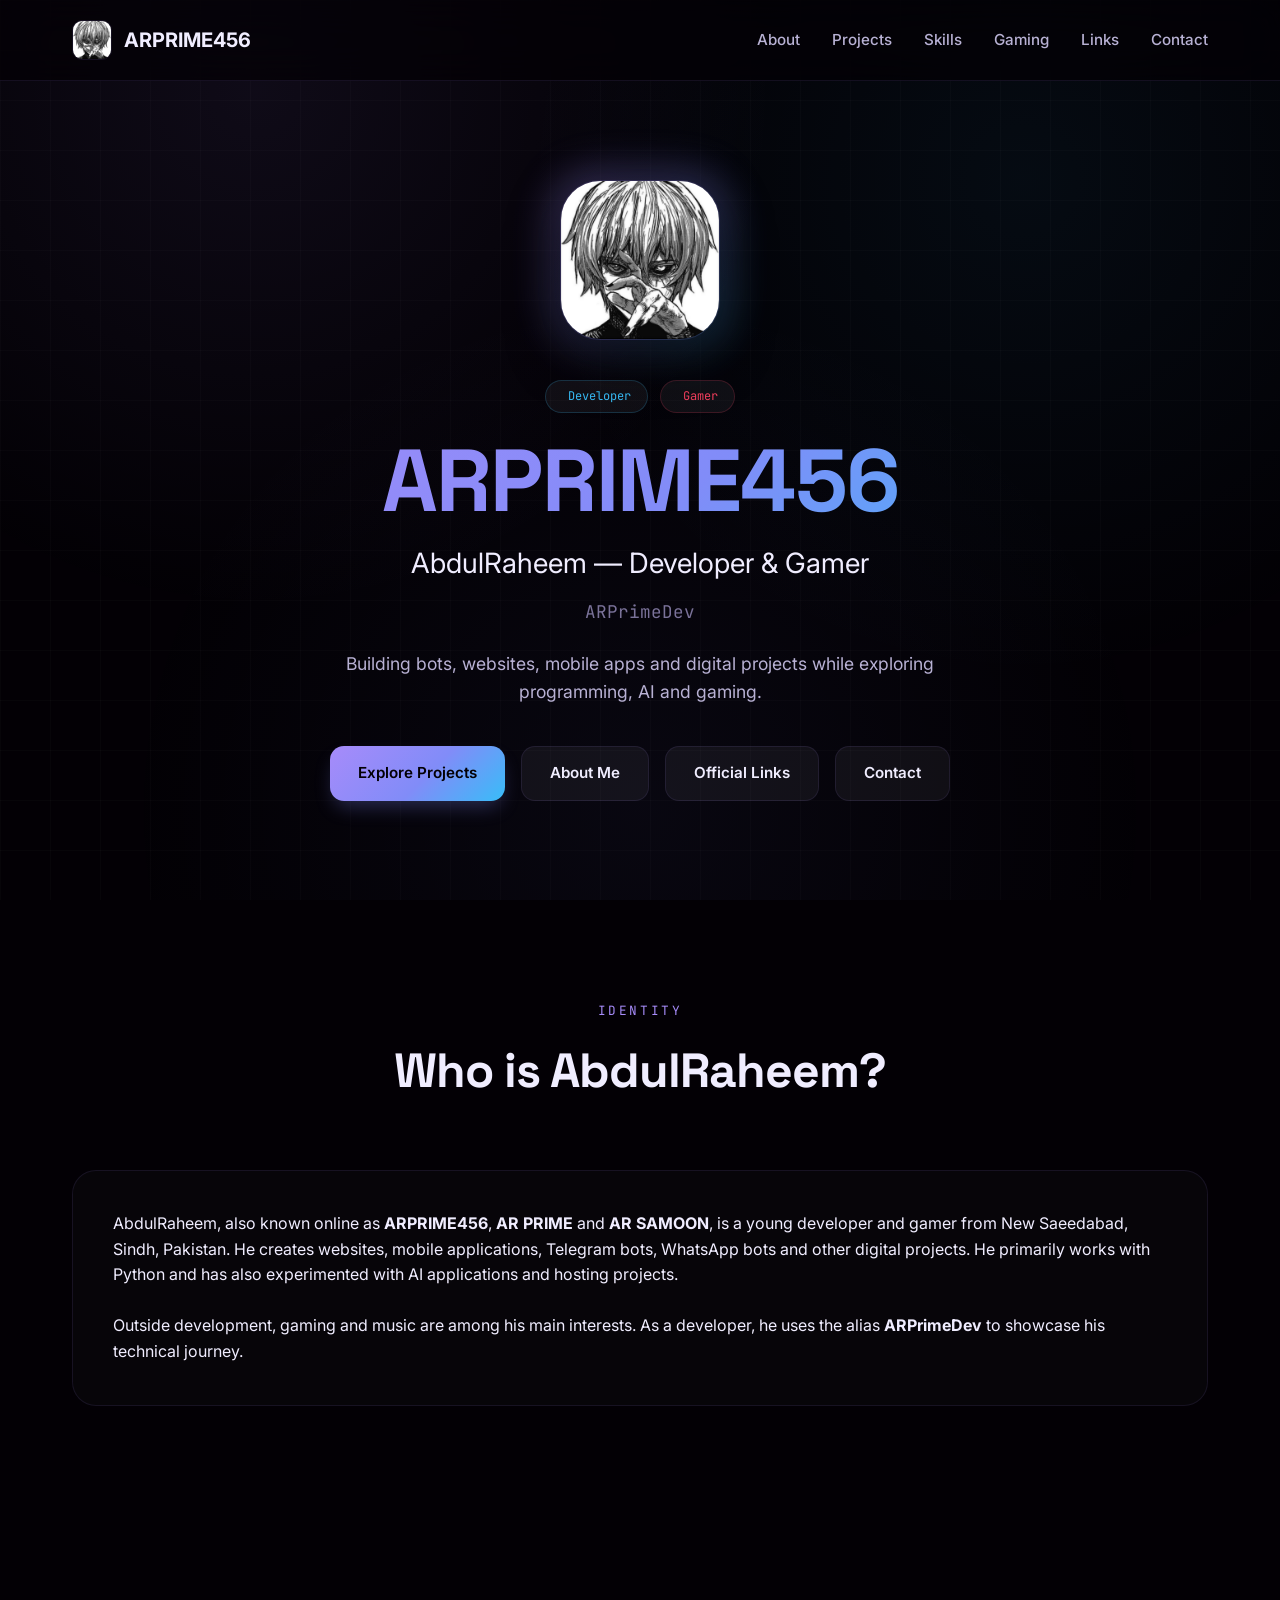
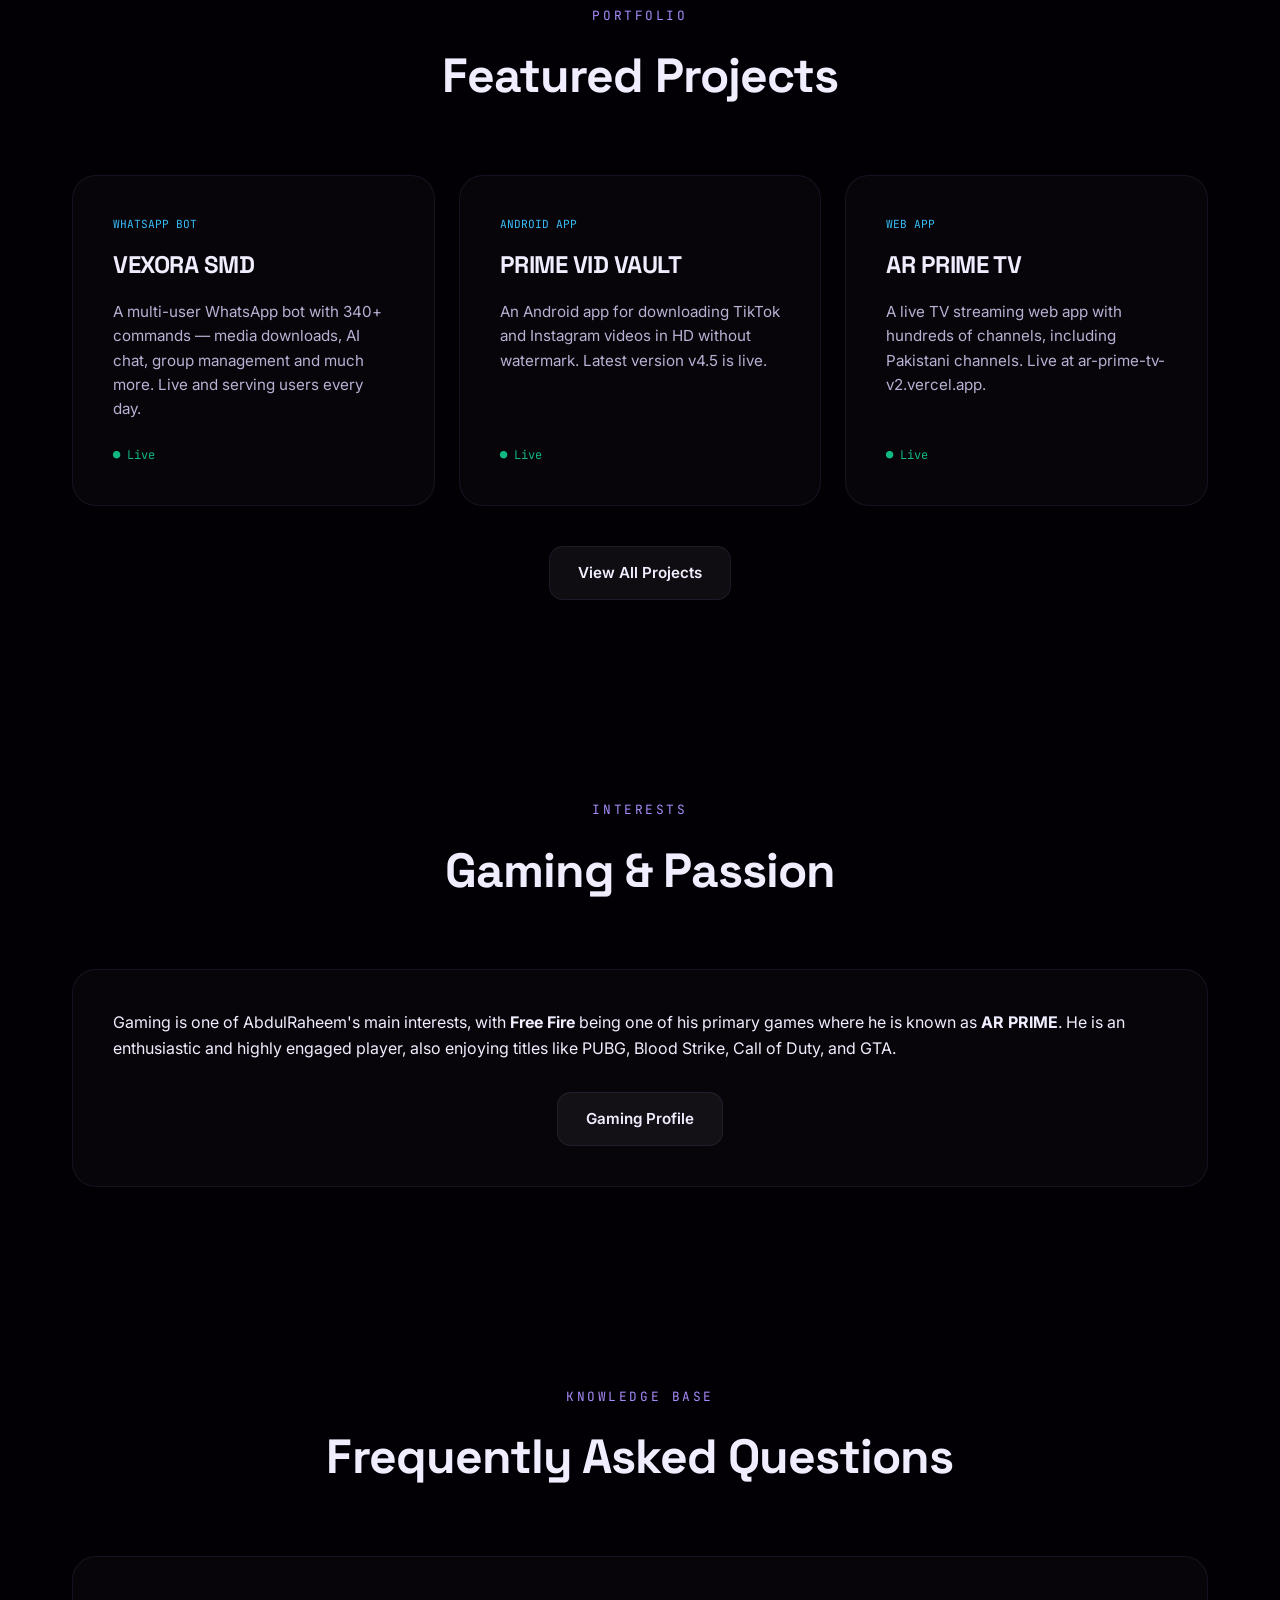
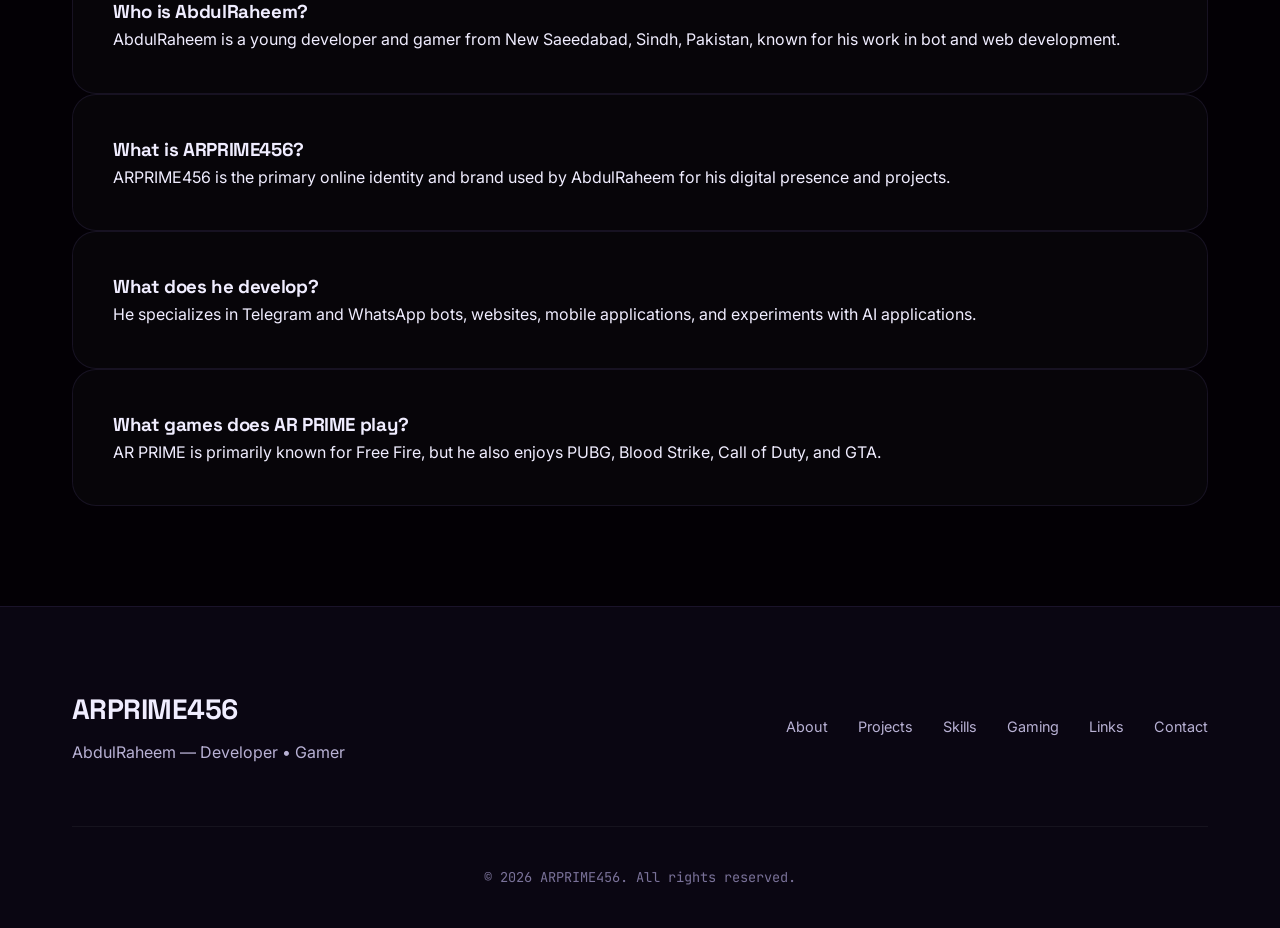
==== commit f7f25b49: "Update featured projects on homepage" ====
--- a/index.html
+++ b/index.html
@@ -137,22 +137,22 @@
                 </div>
                 <div class="projects-grid">
                     <div class="card project-card">
-                        <span class="project-tag">WhatsApp</span>
-                        <h3>WhatsApp Bot</h3>
-                        <p>A sophisticated WhatsApp bot project created by AbdulRaheem to automate interactions and provide utility.</p>
-                        <span class="project-status">● Active</span>
+                        <span class="project-tag">WhatsApp Bot</span>
+                        <h3>VEXORA SMD</h3>
+                        <p>A multi-user WhatsApp bot with 340+ commands — media downloads, AI chat, group management and much more. Live and serving users every day.</p>
+                        <span class="project-status">● Live</span>
                     </div>
                     <div class="card project-card">
-                        <span class="project-tag">Telegram</span>
-                        <h3>Telegram Bots</h3>
-                        <p>Multiple Telegram bot projects designed for diverse purposes, from automation to user engagement.</p>
-                        <span class="project-status">● Active</span>
+                        <span class="project-tag">Android App</span>
+                        <h3>PRIME VID VAULT</h3>
+                        <p>An Android app for downloading TikTok and Instagram videos in HD without watermark. Latest version v4.5 is live.</p>
+                        <span class="project-status">● Live</span>
                     </div>
                     <div class="card project-card">
-                        <span class="project-tag">AI</span>
-                        <h3>Personal AI App</h3>
-                        <p>An AI application created by AbdulRaheem capable of answering user questions and exploring AI capabilities.</p>
-                        <span class="project-status">● Completed</span>
+                        <span class="project-tag">Web App</span>
+                        <h3>AR PRIME TV</h3>
+                        <p>A live TV streaming web app with hundreds of channels, including Pakistani channels. Live at ar-prime-tv-v2.vercel.app.</p>
+                        <span class="project-status">● Live</span>
                     </div>
                 </div>
                 <div class="btn-row" style="margin-top: 40px;">
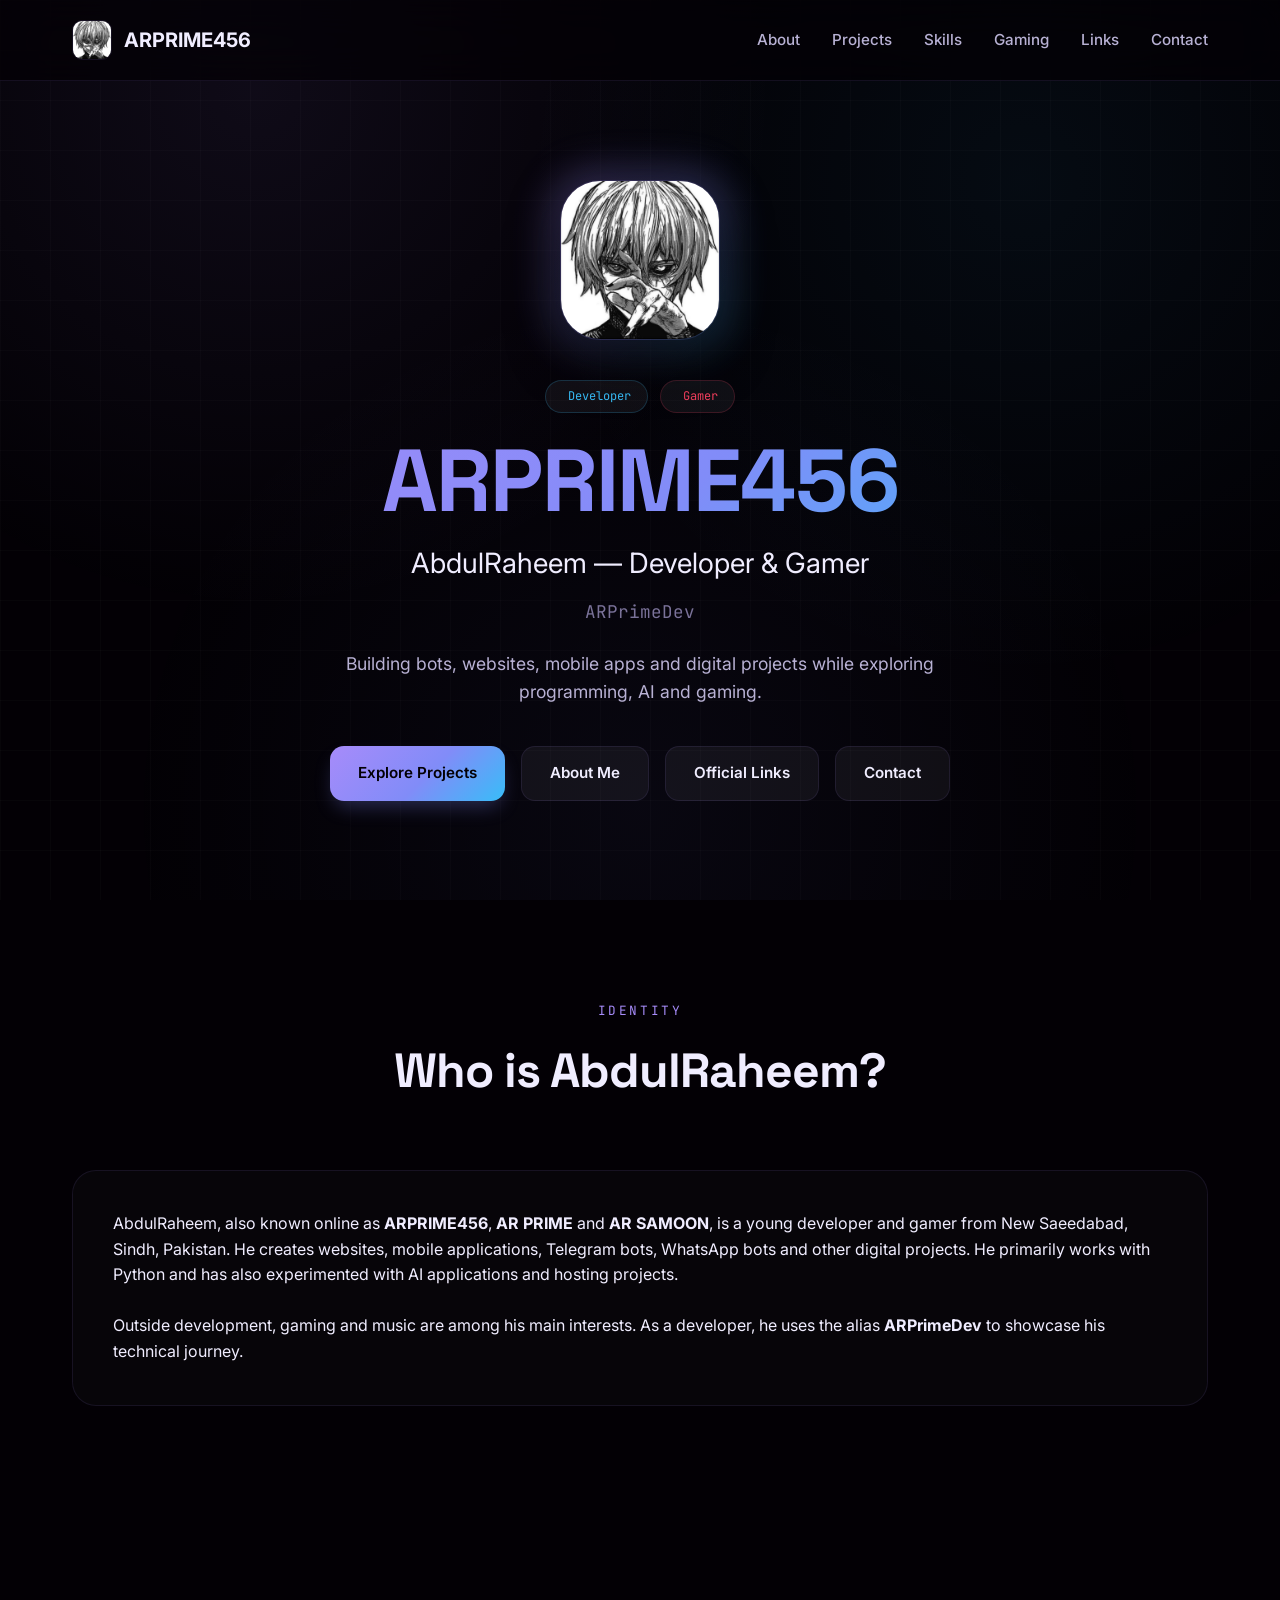
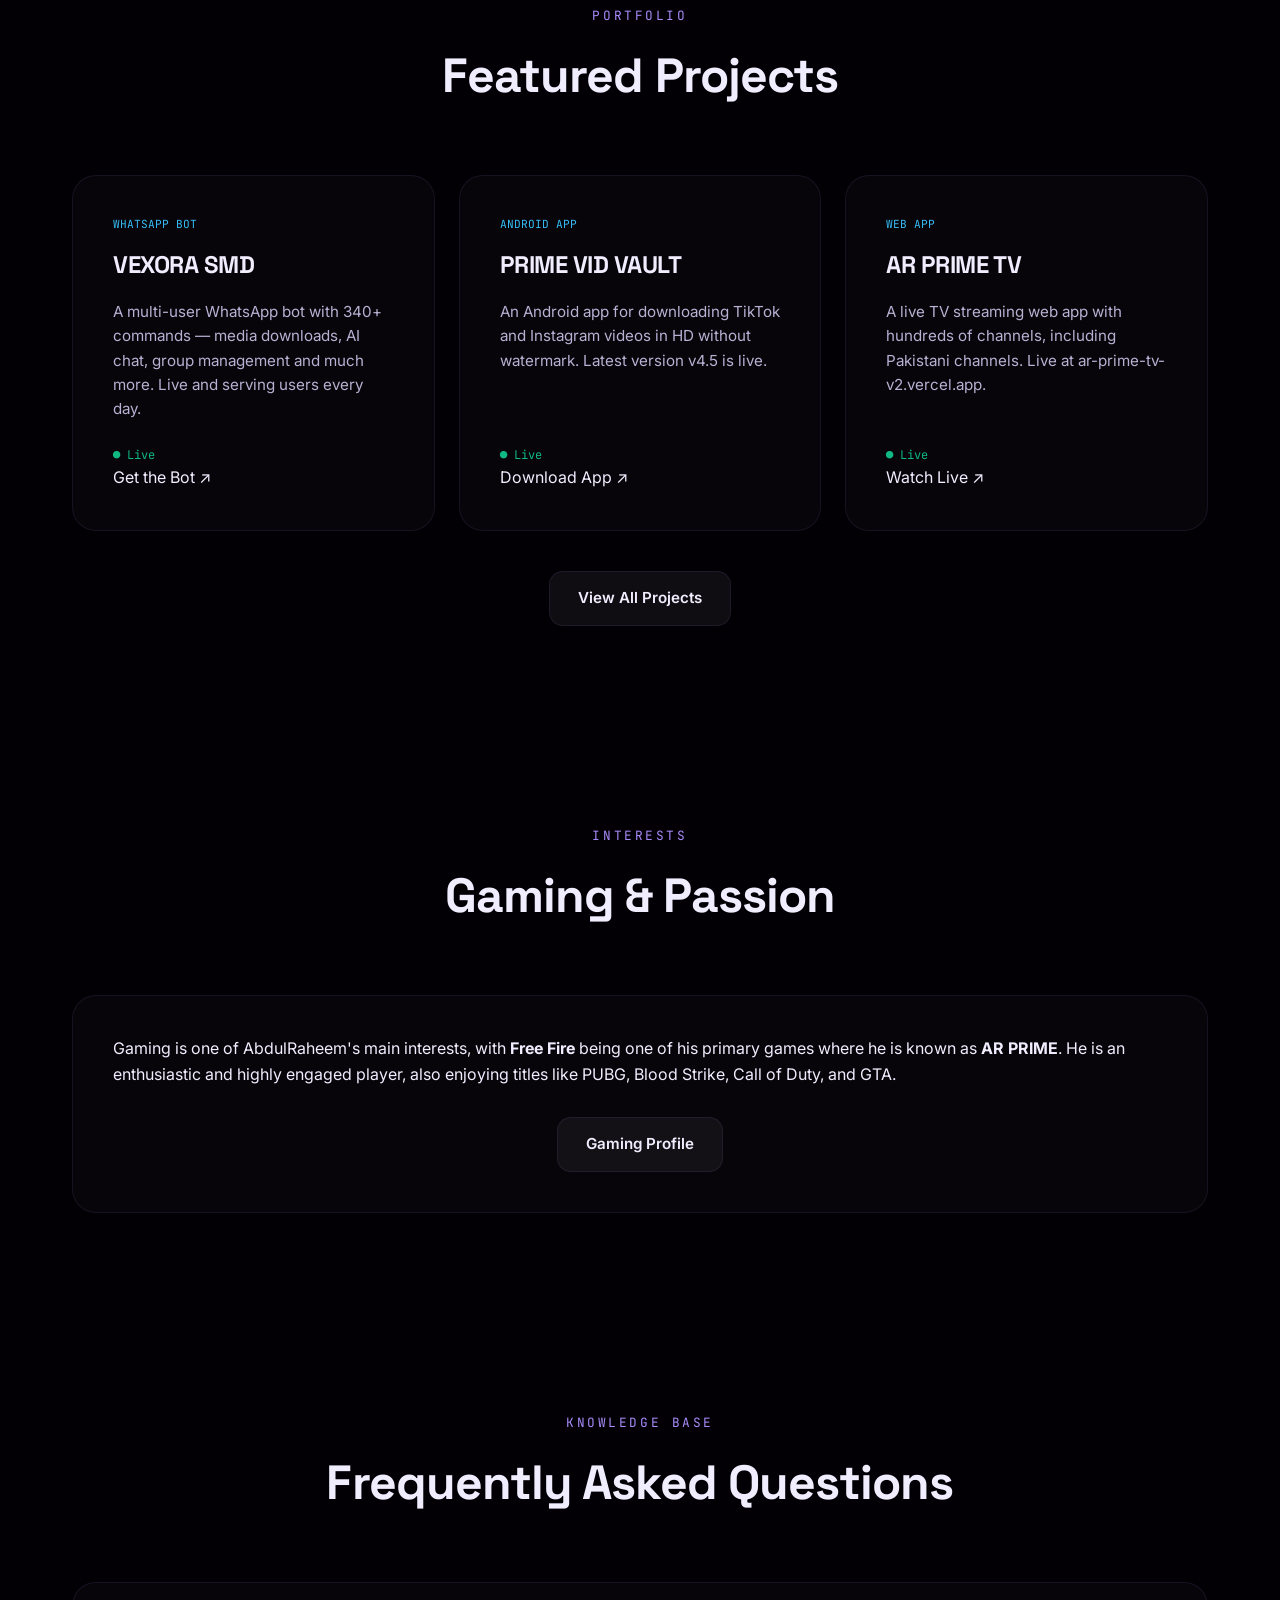
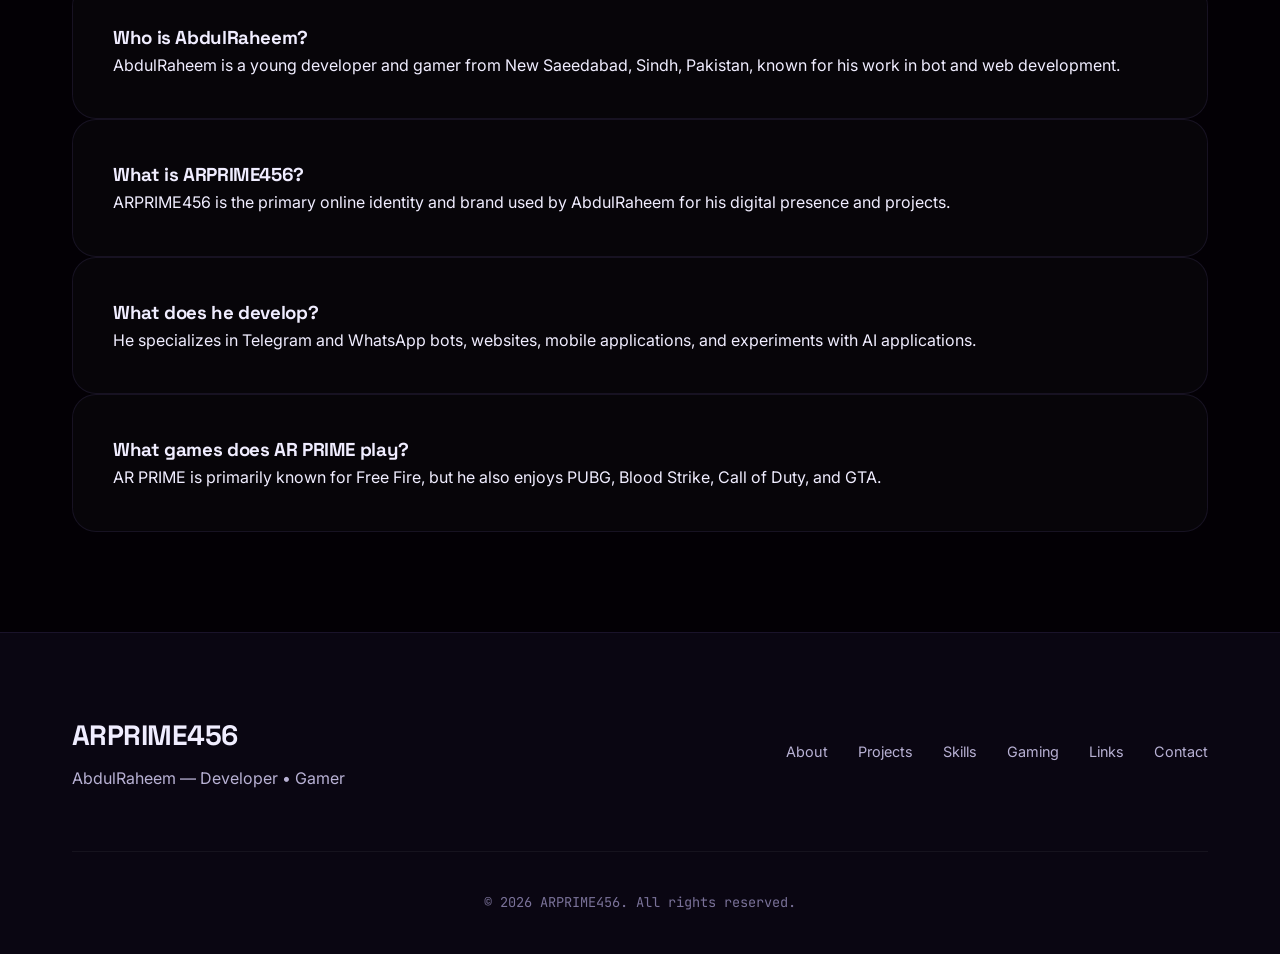
==== commit eb6691ca: "Add live links to featured projects" ====
--- a/index.html
+++ b/index.html
@@ -141,18 +141,21 @@
                         <h3>VEXORA SMD</h3>
                         <p>A multi-user WhatsApp bot with 340+ commands — media downloads, AI chat, group management and much more. Live and serving users every day.</p>
                         <span class="project-status">● Live</span>
+                        <a class="project-link" href="https://vexora-pair.vercel.app" target="_blank" rel="noopener">Get the Bot ↗</a>
                     </div>
                     <div class="card project-card">
                         <span class="project-tag">Android App</span>
                         <h3>PRIME VID VAULT</h3>
                         <p>An Android app for downloading TikTok and Instagram videos in HD without watermark. Latest version v4.5 is live.</p>
                         <span class="project-status">● Live</span>
+                        <a class="project-link" href="https://abdulraheemsamoo79-lgtm.github.io/prime-vid-vault/" target="_blank" rel="noopener">Download App ↗</a>
                     </div>
                     <div class="card project-card">
                         <span class="project-tag">Web App</span>
                         <h3>AR PRIME TV</h3>
                         <p>A live TV streaming web app with hundreds of channels, including Pakistani channels. Live at ar-prime-tv-v2.vercel.app.</p>
                         <span class="project-status">● Live</span>
+                        <a class="project-link" href="https://ar-prime-tv-v2.vercel.app" target="_blank" rel="noopener">Watch Live ↗</a>
                     </div>
                 </div>
                 <div class="btn-row" style="margin-top: 40px;">
